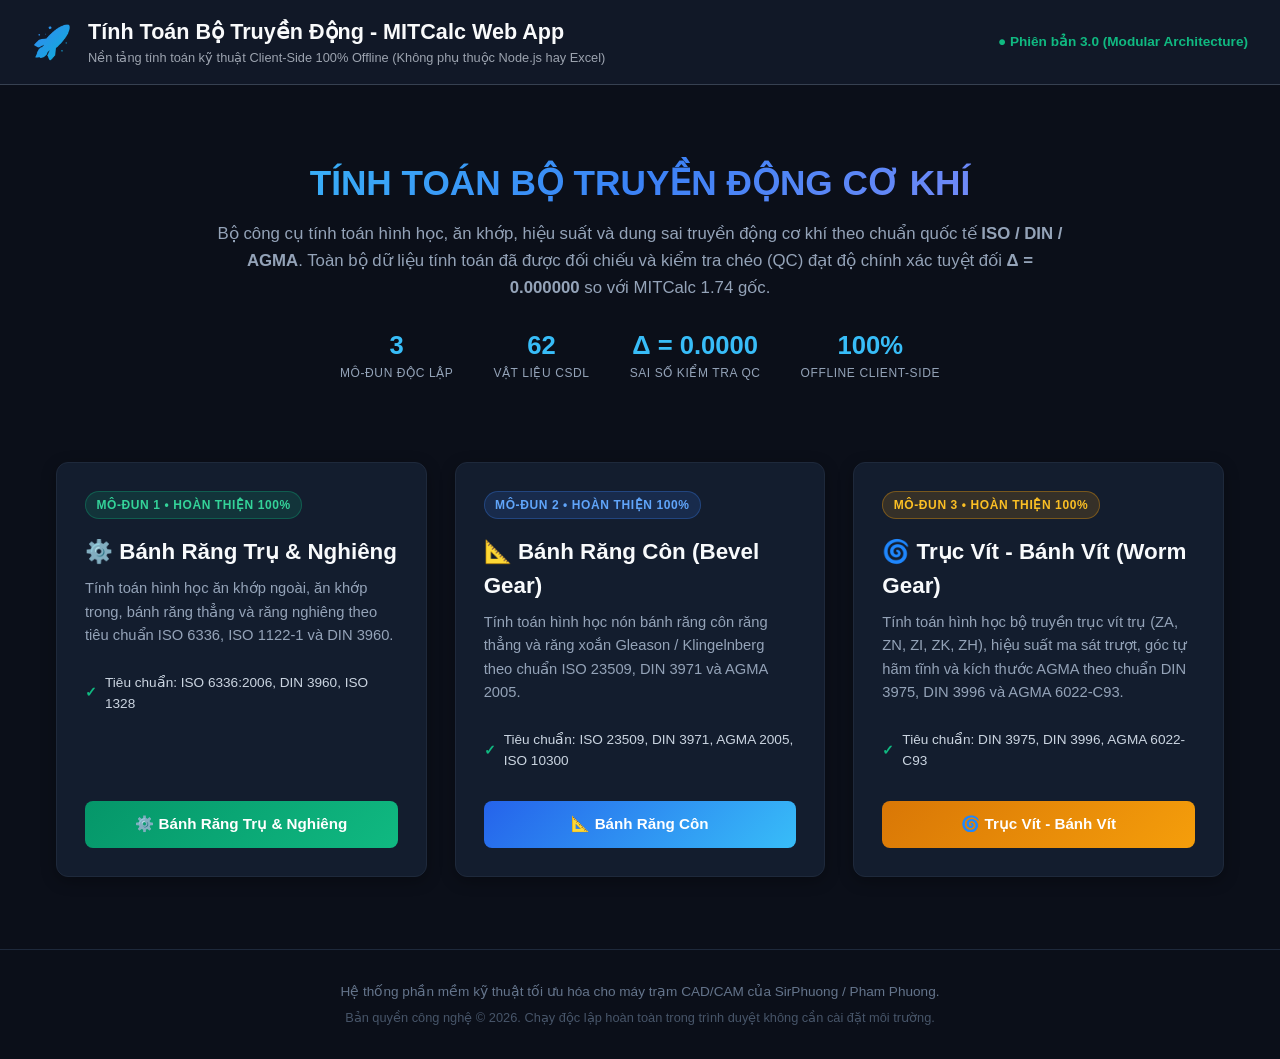
==== index.html @ 78f7c110 "refactor(ui): streamline portal, tabs, remove summary banners, and condense toolbars to icon-only (R" ====
<!DOCTYPE html>
<html lang="vi">
<head>
    <meta charset="UTF-8">
    <meta name="viewport" content="width=device-width, initial-scale=1.0">
    <title>Tính Toán Bộ Truyền Động - MITCalc Web App</title>
    <link rel="stylesheet" href="shared/css/engineering-theme.css">
    <style>
        .portal-hero {
            text-align: center;
            padding: 3rem 1.5rem 2rem;
            max-width: 900px;
            margin: 0 auto;
        }
        .portal-hero h1 {
            font-size: 2.2rem;
            font-weight: 800;
            background: linear-gradient(135deg, #38bdf8 0%, #3b82f6 50%, #818cf8 100%);
            -webkit-background-clip: text;
            -webkit-text-fill-color: transparent;
            margin-bottom: 0.75rem;
        }
        .portal-hero p {
            font-size: 1.05rem;
            color: #94a3b8;
            line-height: 1.6;
        }
        .modules-grid {
            display: grid;
            grid-template-columns: repeat(auto-fit, minmax(280px, 1fr));
            gap: 1.75rem;
            max-width: 1200px;
            margin: 1.5rem auto 3rem;
            padding: 0 1rem;
        }
        @media (max-width: 768px) {
            .portal-hero {
                padding: 1.75rem 1rem 1rem;
            }
            .portal-hero h1 {
                font-size: 1.5rem;
                line-height: 1.3;
            }
            .portal-hero p {
                font-size: 0.9rem;
            }
            .modules-grid {
                grid-template-columns: 1fr;
                gap: 1.25rem;
                padding: 0 0.5rem;
                margin: 1rem auto 2rem;
            }
            .module-card {
                padding: 1.25rem;
            }
        }
        .module-card {
            background: #131d2e;
            border: 1px solid #1e293b;
            border-radius: 12px;
            padding: 1.75rem;
            display: flex;
            flex-direction: column;
            justify-content: space-between;
            transition: all 0.25s ease;
            box-shadow: 0 4px 15px rgba(0, 0, 0, 0.3);
            position: relative;
            overflow: hidden;
        }
        .module-card:hover {
            transform: translateY(-4px);
            border-color: #38bdf8;
            box-shadow: 0 8px 25px rgba(14, 165, 233, 0.25);
        }
        .module-badge {
            display: inline-block;
            padding: 0.25rem 0.65rem;
            border-radius: 9999px;
            font-size: 0.75rem;
            font-weight: 700;
            text-transform: uppercase;
            letter-spacing: 0.05em;
            margin-bottom: 1rem;
        }
        .badge-spur {
            background: rgba(16, 185, 129, 0.15);
            color: #34d399;
            border: 1px solid rgba(16, 185, 129, 0.3);
        }
        .badge-bevel {
            background: rgba(59, 130, 246, 0.15);
            color: #60a5fa;
            border: 1px solid rgba(59, 130, 246, 0.3);
        }
        .badge-worm {
            background: rgba(245, 158, 11, 0.15);
            color: #fbbf24;
            border: 1px solid rgba(245, 158, 11, 0.35);
        }
        .module-title {
            font-size: 1.4rem;
            font-weight: 700;
            color: #f8fafc;
            margin-bottom: 0.5rem;
            display: flex;
            align-items: center;
            gap: 0.6rem;
        }
        .module-desc {
            font-size: 0.92rem;
            color: #94a3b8;
            line-height: 1.6;
            margin-bottom: 1.25rem;
        }
        .module-specs {
            list-style: none;
            padding: 0;
            margin: 0 0 1.5rem 0;
            font-size: 0.85rem;
            color: #cbd5e1;
        }
        .module-specs li {
            padding: 0.35rem 0;
            display: flex;
            align-items: center;
            gap: 0.5rem;
            border-bottom: 1px solid rgba(51, 65, 85, 0.4);
        }
        .module-specs li:last-child {
            border-bottom: none;
        }
        .module-specs li span.check {
            color: #10b981;
            font-weight: bold;
        }
        .module-btn {
            display: inline-flex;
            align-items: center;
            justify-content: center;
            gap: 0.5rem;
            padding: 0.75rem 1.25rem;
            border-radius: 8px;
            font-size: 0.95rem;
            font-weight: 700;
            text-decoration: none;
            color: #ffffff;
            transition: all 0.2s ease;
        }
        .btn-spur {
            background: linear-gradient(135deg, #059669 0%, #10b981 100%);
        }
        .btn-spur:hover {
            background: linear-gradient(135deg, #047857 0%, #059669 100%);
            box-shadow: 0 0 15px rgba(16, 185, 129, 0.4);
        }
        .btn-bevel {
            background: linear-gradient(135deg, #2563eb 0%, #38bdf8 100%);
        }
        .btn-bevel:hover {
            background: linear-gradient(135deg, #1d4ed8 0%, #2563eb 100%);
            box-shadow: 0 0 15px rgba(59, 130, 246, 0.4);
        }
        .btn-worm {
            background: linear-gradient(135deg, #d97706 0%, #f59e0b 100%);
        }
        .btn-worm:hover {
            background: linear-gradient(135deg, #b45309 0%, #d97706 100%);
            box-shadow: 0 0 15px rgba(245, 158, 11, 0.4);
        }
        .portal-footer {
            text-align: center;
            padding: 2rem 1rem;
            border-top: 1px solid #1e293b;
            color: #64748b;
            font-size: 0.85rem;
        }
        .stats-bar {
            display: flex;
            justify-content: center;
            gap: 2.5rem;
            margin: 1.5rem 0;
            flex-wrap: wrap;
        }
        .stat-item {
            text-align: center;
        }
        .stat-val {
            font-size: 1.6rem;
            font-weight: 800;
            color: #38bdf8;
        }
        .stat-lbl {
            font-size: 0.75rem;
            color: #94a3b8;
            text-transform: uppercase;
            letter-spacing: 0.05em;
        }
    </style>
</head>
<body>

    <!-- App Header -->
    <header class="app-header">
        <div class="logo-area">
            <div class="logo-icon">🚀</div>
            <div class="logo-text">
                <h1>Tính Toán Bộ Truyền Động - MITCalc Web App</h1>
                <p>Nền tảng tính toán kỹ thuật Client-Side 100% Offline (Không phụ thuộc Node.js hay Excel)</p>
            </div>
        </div>
        <div class="header-controls">
            <span style="font-size:0.85rem; color:#10b981; font-weight:600;">● Phiên bản 3.0 (Modular Architecture)</span>
        </div>
    </header>

    <main class="main-container">

        <!-- Hero Section -->
        <section class="portal-hero">
            <h1>TÍNH TOÁN BỘ TRUYỀN ĐỘNG CƠ KHÍ</h1>
            <p>
                Bộ công cụ tính toán hình học, ăn khớp, hiệu suất và dung sai truyền động cơ khí theo chuẩn quốc tế <b>ISO / DIN / AGMA</b>.
                Toàn bộ dữ liệu tính toán đã được đối chiếu và kiểm tra chéo (QC) đạt độ chính xác tuyệt đối <b>Δ = 0.000000</b> so với MITCalc 1.74 gốc.
            </p>

            <div class="stats-bar">
                <div class="stat-item">
                    <div class="stat-val">3</div>
                    <div class="stat-lbl">Mô-đun Độc Lập</div>
                </div>
                <div class="stat-item">
                    <div class="stat-val">62</div>
                    <div class="stat-lbl">Vật Liệu CSDL</div>
                </div>
                <div class="stat-item">
                    <div class="stat-val">Δ = 0.0000</div>
                    <div class="stat-lbl">Sai Số Kiểm Tra QC</div>
                </div>
                <div class="stat-item">
                    <div class="stat-val">100%</div>
                    <div class="stat-lbl">Offline Client-Side</div>
                </div>
            </div>
        </section>

        <!-- Modules Grid -->
        <section class="modules-grid">

            <!-- MODULE 1: SPUR & HELICAL GEAR -->
            <div class="module-card">
                <div>
                    <span class="module-badge badge-spur">MÔ-ĐUN 1 • HOÀN THIỆN 100%</span>
                    <h2 class="module-title">⚙️ Bánh Răng Trụ & Nghiêng</h2>
                    <p class="module-desc">
                        Tính toán hình học ăn khớp ngoài, ăn khớp trong, bánh răng thẳng và răng nghiêng theo tiêu chuẩn ISO 6336, ISO 1122-1 và DIN 3960.
                    </p>
                    <ul class="module-specs">
                        <li><span class="check">✓</span> Tiêu chuẩn: ISO 6336:2006, DIN 3960, ISO 1328</li>
                    </ul>
                </div>
                <a href="modules/spur-gear/index.html" class="module-btn btn-spur">
                    ⚙️ Bánh Răng Trụ & Nghiêng
                </a>
            </div>

            <!-- MODULE 2: BEVEL GEAR -->
            <div class="module-card">
                <div>
                    <span class="module-badge badge-bevel">MÔ-ĐUN 2 • HOÀN THIỆN 100%</span>
                    <h2 class="module-title">📐 Bánh Răng Côn (Bevel Gear)</h2>
                    <p class="module-desc">
                        Tính toán hình học nón bánh răng côn răng thẳng và răng xoắn Gleason / Klingelnberg theo chuẩn ISO 23509, DIN 3971 và AGMA 2005.
                    </p>
                    <ul class="module-specs">
                        <li><span class="check">✓</span> Tiêu chuẩn: ISO 23509, DIN 3971, AGMA 2005, ISO 10300</li>
                    </ul>
                </div>
                <a href="modules/bevel-gear/index.html" class="module-btn btn-bevel">
                    📐 Bánh Răng Côn
                </a>
            </div>

            <!-- MODULE 3: WORM GEAR -->
            <div class="module-card">
                <div>
                    <span class="module-badge badge-worm">MÔ-ĐUN 3 • HOÀN THIỆN 100%</span>
                    <h2 class="module-title">🌀 Trục Vít - Bánh Vít (Worm Gear)</h2>
                    <p class="module-desc">
                        Tính toán hình học bộ truyền trục vít trụ (ZA, ZN, ZI, ZK, ZH), hiệu suất ma sát trượt, góc tự hãm tĩnh và kích thước AGMA theo chuẩn DIN 3975, DIN 3996 và AGMA 6022-C93.
                    </p>
                    <ul class="module-specs">
                        <li><span class="check">✓</span> Tiêu chuẩn: DIN 3975, DIN 3996, AGMA 6022-C93</li>
                    </ul>
                </div>
                <a href="modules/worm-gear/index.html" class="module-btn btn-worm">
                    🌀 Trục Vít - Bánh Vít
                </a>
            </div>

        </section>

    </main>

    <footer class="portal-footer">
        <p>Hệ thống phần mềm kỹ thuật tối ưu hóa cho máy trạm CAD/CAM của SirPhuong / Pham Phuong.</p>
        <p style="margin-top:0.35rem; font-size:0.8rem; color:#475569;">Bản quyền công nghệ © 2026. Chạy độc lập hoàn toàn trong trình duyệt không cần cài đặt môi trường.</p>
    </footer>

</body>
</html>
---- shared/css/engineering-theme.css ----
/* MITCalc Web App - Professional Engineering Stylesheet */

:root {
    --bg-primary: #0b0f19;
    --bg-secondary: #111827;
    --bg-card: #1f2937;
    --bg-input: #374151;
    --text-primary: #f9fafb;
    --text-secondary: #9ca3af;
    --text-muted: #6b7280;
    --accent-blue: #3b82f6;
    --accent-cyan: #06b6d4;
    --accent-green: #10b981;
    --accent-yellow: #f59e0b;
    --accent-red: #ef4444;
    --border-color: #374151;
    --radius-sm: 4px;
    --radius-md: 8px;
    --radius-lg: 12px;
}

* {
    box-sizing: border-box;
    margin: 0;
    padding: 0;
}

body {
    font-family: 'Segoe UI', -apple-system, BlinkMacSystemFont, Roboto, sans-serif;
    background-color: var(--bg-primary);
    color: var(--text-primary);
    line-height: 1.5;
    min-height: 100vh;
}

/* Header */
.app-header {
    background-color: var(--bg-secondary);
    border-bottom: 1px solid var(--border-color);
    padding: 1rem 2rem;
    display: flex;
    justify-content: space-between;
    align-items: center;
    position: sticky;
    top: 0;
    z-index: 50;
}

.logo-area {
    display: flex;
    align-items: center;
    gap: 1rem;
}

.logo-icon {
    font-size: 2rem;
    background: linear-gradient(135deg, var(--accent-blue), var(--accent-cyan));
    -webkit-background-clip: text;
    -webkit-text-fill-color: transparent;
}

.logo-text h1 {
    font-size: 1.35rem;
    font-weight: 700;
    color: var(--text-primary);
}

.logo-text p {
    font-size: 0.8rem;
    color: var(--text-secondary);
}

.header-controls {
    display: flex;
    align-items: center;
    gap: 1rem;
}

/* Navigation Tabs */
.tab-navigation {
    display: flex;
    background-color: var(--bg-secondary);
    border-bottom: 1px solid var(--border-color);
    padding: 0 2rem;
    overflow-x: auto;
}

.tab-btn {
    background: none;
    border: none;
    border-bottom: 3px solid transparent;
    padding: 0.85rem 1.25rem;
    color: var(--text-secondary);
    font-size: 0.95rem;
    font-weight: 600;
    cursor: pointer;
    transition: all 0.2s ease;
    white-space: nowrap;
}

.tab-btn:hover {
    color: var(--text-primary);
}

.tab-btn.active {
    color: var(--accent-cyan);
    border-bottom-color: var(--accent-cyan);
}

/* Tab Panes */
.tab-pane {
    display: none !important;
}

.tab-pane.active {
    display: block !important;
}

/* Main Container */
.main-container {
    max-width: 1600px;
    margin: 0 auto;
    padding: 1.5rem;
}

/* Quick Summary Executive Banner */
.summary-banner {
    background-color: var(--bg-secondary);
    border: 1px solid var(--border-color);
    border-radius: var(--radius-lg);
    padding: 1.25rem 1.5rem;
    margin-bottom: 1.5rem;
    display: grid;
    grid-template-columns: 1fr repeat(4, auto);
    gap: 1.5rem;
    align-items: center;
    box-shadow: 0 4px 6px -1px rgba(0, 0, 0, 0.2);
}

.summary-status-badge {
    display: flex;
    align-items: center;
    gap: 0.75rem;
}

.status-indicator {
    width: 14px;
    height: 14px;
    border-radius: 50%;
    animation: pulse 2s infinite;
}

.status-safe {
    background-color: var(--accent-green);
    box-shadow: 0 0 10px var(--accent-green);
}

.status-danger {
    background-color: var(--accent-red);
    box-shadow: 0 0 10px var(--accent-red);
}

.summary-metric {
    background-color: var(--bg-card);
    border: 1px solid var(--border-color);
    border-radius: var(--radius-md);
    padding: 0.75rem 1.25rem;
    text-align: center;
    min-width: 150px;
}

.metric-title {
    font-size: 0.75rem;
    color: var(--text-secondary);
    text-transform: uppercase;
    letter-spacing: 0.05em;
}

.metric-value {
    font-size: 1.4rem;
    font-weight: 700;
    margin-top: 0.2rem;
}

.val-green { color: var(--accent-green); }
.val-yellow { color: var(--accent-yellow); }
.val-red { color: var(--accent-red); }
.val-blue { color: var(--accent-cyan); }

/* Accordion Section */
.accordion-group {
    display: flex;
    flex-direction: column;
    gap: 1rem;
}

.calc-section {
    background-color: var(--bg-secondary);
    border: 1px solid var(--border-color);
    border-radius: var(--radius-md);
    overflow: hidden;
    transition: border-color 0.2s;
}

.calc-section:hover {
    border-color: #4b5563;
}

.section-header {
    background-color: var(--bg-card);
    padding: 0.85rem 1.25rem;
    display: flex;
    justify-content: space-between;
    align-items: center;
    cursor: pointer;
    user-select: none;
    border-left: 4px solid var(--accent-cyan);
    transition: background-color 0.2s;
}

.section-header:hover {
    background-color: #283548;
}

.section-header h3 {
    font-size: 1rem;
    font-weight: 600;
    color: var(--text-primary);
}

.section-toggle {
    font-size: 0.9rem;
    color: var(--accent-cyan);
    font-weight: bold;
    user-select: none;
}

.calc-section.collapsed .section-body {
    display: none !important;
}

.calc-section:not(.collapsed) .section-body {
    display: block !important;
}

.section-body {
    padding: 1.25rem;
}

/* Engineering Data Grid / Table */
.calc-table {
    width: 100%;
    border-collapse: collapse;
    font-size: 0.9rem;
}

.calc-table th {
    background-color: rgba(31, 41, 55, 0.5);
    color: var(--text-secondary);
    padding: 0.6rem 0.75rem;
    text-align: left;
    font-weight: 600;
    border-bottom: 1px solid var(--border-color);
}

.calc-table td {
    padding: 0.5rem 0.75rem;
    border-bottom: 1px solid rgba(55, 65, 81, 0.5);
    vertical-align: middle;
}

.calc-table tr:hover {
    background-color: rgba(55, 65, 81, 0.2);
}

.col-idx { width: 5%; color: var(--text-muted); }
.col-param { width: 35%; }
.col-sym { width: 10%; font-style: italic; color: var(--accent-cyan); }
.col-val1 { width: 20%; }
.col-val2 { width: 20%; }
.col-unit { width: 10%; color: var(--text-secondary); }

/* Form Controls */
.input-eng {
    width: 100%;
    background-color: var(--bg-input);
    border: 1px solid var(--border-color);
    border-radius: var(--radius-sm);
    color: var(--text-primary);
    padding: 0.4rem 0.6rem;
    font-family: 'Consolas', 'Courier New', monospace;
    font-size: 0.95rem;
    font-weight: 600;
    text-align: right;
    transition: all 0.2s;
}

.input-eng:focus {
    outline: none;
    border-color: var(--accent-blue);
    box-shadow: 0 0 0 2px rgba(59, 130, 246, 0.3);
}

.output-eng {
    display: block;
    width: 100%;
    background-color: rgba(17, 24, 39, 0.7);
    border: 1px solid rgba(55, 65, 81, 0.4);
    border-radius: var(--radius-sm);
    color: #38bdf8; /* sky-400 */
    padding: 0.4rem 0.6rem;
    font-family: 'Consolas', 'Courier New', monospace;
    font-size: 0.95rem;
    font-weight: 700;
    text-align: right;
}

.select-eng {
    width: 100%;
    background-color: var(--bg-input);
    border: 1px solid var(--border-color);
    border-radius: var(--radius-sm);
    color: var(--text-primary);
    padding: 0.4rem 0.6rem;
    font-size: 0.9rem;
    cursor: pointer;
}

.select-eng:focus {
    outline: none;
    border-color: var(--accent-blue);
}

/* Button Controls */
.btn {
    display: inline-flex;
    align-items: center;
    gap: 0.5rem;
    padding: 0.5rem 1rem;
    border-radius: var(--radius-sm);
    font-size: 0.9rem;
    font-weight: 600;
    cursor: pointer;
    border: none;
    transition: all 0.2s;
}

.btn-primary {
    background-color: var(--accent-blue);
    color: white;
}
.btn-primary:hover {
    background-color: #2563eb;
}

.btn-secondary {
    background-color: var(--bg-input);
    color: var(--text-primary);
    border: 1px solid var(--border-color);
}
.btn-secondary:hover {
    background-color: #4b5563;
}

.btn-success {
    background-color: var(--accent-green);
    color: white;
}
.btn-success:hover {
    background-color: #059669;
}

/* 2D Canvas Area */
.canvas-wrapper {
    background-color: var(--bg-secondary);
    border: 1px solid var(--border-color);
    border-radius: var(--radius-lg);
    overflow: hidden;
    display: flex;
    flex-direction: column;
}

.canvas-toolbar {
    background-color: var(--bg-card);
    padding: 0.75rem 1rem;
    display: flex;
    justify-content: space-between;
    align-items: center;
    border-bottom: 1px solid var(--border-color);
}

#gearCanvas,
#bevelCanvas {
    display: block;
    width: 100%;
    max-width: 100%;
    height: auto;
    aspect-ratio: 1200 / 650;
    cursor: grab;
    touch-action: none;
}

#gearCanvas:active,
#bevelCanvas:active {
    cursor: grabbing;
}

/* Pulse animation */
@keyframes pulse {
    0% { transform: scale(0.95); opacity: 0.8; }
    50% { transform: scale(1.1); opacity: 1; }
    100% { transform: scale(0.95); opacity: 0.8; }
}

/* ==========================================================================
   SCIENTIFIC MOBILE & RESPONSIVE DESIGN SYSTEM (ISO / MITCalc Standard)
   ========================================================================== */

/* 1. Tablet Viewport (<= 1024px) */
@media (max-width: 1024px) {
    .summary-banner {
        grid-template-columns: 1fr 1fr;
    }
}

/* 2. Mobile Smartphone Viewport (<= 768px) */
@media (max-width: 768px) {
    /* Touch & Base Sizing */
    body {
        font-size: 14px;
        -webkit-text-size-adjust: 100%;
    }

    .main-container {
        padding: 0.6rem 0.4rem;
    }

    /* Prevent iOS browser auto-zoom on input focus */
    input[type="text"],
    input[type="number"],
    select {
        font-size: 16px !important;
    }

    /* Compact Mobile Header (Save ~40% vertical screen) */
    .app-header {
        position: static;
        padding: 0.5rem 0.65rem;
        flex-direction: column;
        gap: 0.45rem;
        align-items: stretch;
    }

    .logo-area {
        gap: 0.5rem;
    }

    .logo-icon {
        font-size: 1.4rem;
        flex-shrink: 0;
    }

    .logo-text h1 {
        font-size: 1.05rem;
        font-weight: 700;
        line-height: 1.25;
    }

    .logo-text p {
        display: none; /* Hide verbose descriptive paragraph on mobile */
    }

    .header-controls {
        display: flex;
        align-items: center;
        gap: 0.35rem;
        overflow-x: auto;
        -webkit-overflow-scrolling: touch;
        white-space: nowrap;
        padding-bottom: 2px;
        width: 100%;
        scrollbar-width: none;
    }

    .header-controls::-webkit-scrollbar {
        display: none;
    }

    .header-controls .btn {
        padding: 0.35rem 0.6rem;
        font-size: 0.75rem;
        font-weight: 600;
        white-space: nowrap;
        flex-shrink: 0;
        border-radius: 4px;
    }

    /* Mobile Segmented Tab Navigation */
    .tab-navigation {
        padding: 0 0.35rem;
        display: flex;
        width: 100%;
        background: #0f172a;
        border-bottom: 2px solid #1e293b;
    }

    .tab-btn {
        flex: 1;
        padding: 0.6rem 0.35rem;
        font-size: 0.82rem;
        font-weight: 700;
        text-align: center;
        white-space: nowrap;
        overflow: hidden;
        text-overflow: ellipsis;
        border-bottom-width: 3px;
    }

    /* Scientific 2-Column Summary Banner */
    .summary-banner {
        display: grid;
        grid-template-columns: 1fr 1fr;
        gap: 0.45rem;
        padding: 0.6rem;
        margin-bottom: 0.85rem;
        border-radius: 8px;
    }

    .summary-status-badge {
        grid-column: 1 / -1;
        display: flex;
        align-items: center;
        justify-content: center;
        gap: 0.5rem;
        padding-bottom: 0.35rem;
        border-bottom: 1px solid rgba(55, 65, 81, 0.6);
        text-align: center;
    }

    .summary-status-badge strong {
        font-size: 0.78rem;
    }

    .summary-metric {
        min-width: unset;
        padding: 0.45rem 0.35rem;
        border-radius: 6px;
        background: rgba(31, 41, 55, 0.85);
    }

    .metric-title {
        font-size: 0.65rem;
        letter-spacing: 0.02em;
        color: #94a3b8;
    }

    .metric-value {
        font-size: 1.05rem;
        font-weight: 800;
        margin-top: 0.1rem;
    }

    /* Global Accordion Toolbar */
    .global-accordion-toolbar {
        flex-direction: column !important;
        align-items: flex-start !important;
        gap: 0.35rem !important;
        margin-bottom: 0.75rem !important;
    }

    .global-accordion-toolbar span {
        display: none !important;
    }

    .global-accordion-toolbar .btn-group {
        width: 100% !important;
        display: flex !important;
        gap: 0.4rem !important;
    }

    .global-accordion-toolbar .btn-group .btn {
        flex: 1 !important;
        justify-content: center !important;
        font-size: 0.75rem !important;
        padding: 0.35rem 0.5rem !important;
    }

    /* Master Blocks & Accordion Headers */
    .master-block {
        margin-bottom: 1.25rem;
    }

    .master-header {
        padding: 0.45rem 0.65rem;
        font-size: 0.82rem;
        flex-direction: column;
        align-items: flex-start;
        gap: 0.15rem;
        border-radius: 6px 6px 0 0;
    }

    .master-header span:first-child {
        font-weight: 800;
    }

    .master-header span:last-child {
        font-size: 0.7rem !important;
        opacity: 0.85;
    }

    .section-header {
        padding: 0.55rem 0.65rem;
        min-height: 42px;
    }

    .section-header h3 {
        font-size: 0.82rem;
        font-weight: 600;
        line-height: 1.35;
    }

    .section-toggle {
        font-size: 0.85rem;
        padding: 0 0.2rem;
    }

    .section-body {
        padding: 0.5rem 0.35rem;
        overflow-x: auto;
        -webkit-overflow-scrolling: touch;
        position: relative;
    }

    /* Engineering Calculation Table: Preserve 100% Technical Integrity */
    .calc-table {
        min-width: 580px;
        font-size: 0.82rem;
    }

    .calc-table th {
        padding: 0.4rem 0.45rem;
        font-size: 0.75rem;
        white-space: nowrap;
    }

    .calc-table td {
        padding: 0.35rem 0.4rem;
    }

    .col-idx { width: 42px; }
    .col-param { width: 180px; min-width: 150px; }
    .col-sym { width: 50px; }
    .col-val1, .col-val2, .col-val3 { min-width: 80px; }
    .col-unit { width: 50px; }

    .input-eng {
        padding: 0.35rem 0.4rem;
        font-size: 0.88rem;
        min-height: 36px;
    }

    .output-eng {
        padding: 0.35rem 0.4rem;
        font-size: 0.88rem;
        min-height: 36px;
        display: flex;
        align-items: center;
        justify-content: flex-end;
    }

    .select-eng {
        padding: 0.35rem 0.4rem;
        font-size: 0.82rem;
        min-height: 36px;
    }

    .btn-smart {
        padding: 0.25rem 0.4rem;
        font-size: 0.72rem;
        min-height: 30px;
    }

    .highlight-key-param {
        padding: 2px 5px !important;
        font-size: 0.88rem !important;
    }

    /* Responsive Section 4.0 Chart & Section 16.0 CAD Modes */
    #bevelSec4ChartCanvas {
        width: 100% !important;
        max-width: 100% !important;
        height: auto !important;
        aspect-ratio: 460 / 280;
    }

    .cad-mode-grid {
        display: grid !important;
        grid-template-columns: 1fr 1fr !important;
        gap: 0.5rem !important;
    }

    /* Canvas Simulation Tab 2 on Mobile */
    .canvas-wrapper {
        border-radius: 8px;
    }

    .canvas-toolbar {
        flex-direction: column;
        align-items: stretch;
        gap: 0.5rem;
        padding: 0.5rem;
    }

    .canvas-toolbar > div:first-child {
        display: flex;
        justify-content: space-between;
        align-items: center;
        font-size: 0.78rem;
    }

    .canvas-toolbar > div:last-child {
        display: flex;
        flex-wrap: wrap;
        gap: 0.3rem;
        align-items: center;
    }

    .canvas-toolbar .btn {
        flex: 1 1 auto;
        padding: 0.35rem 0.5rem;
        font-size: 0.72rem;
        justify-content: center;
        min-height: 34px;
    }
}

/* 3. Small Smartphone Viewport (<= 480px) */
@media (max-width: 480px) {
    .summary-banner {
        grid-template-columns: 1fr 1fr;
        gap: 0.35rem;
        padding: 0.5rem;
    }

    .metric-value {
        font-size: 0.95rem;
    }

    .logo-text h1 {
        font-size: 0.95rem;
    }

    .tab-btn {
        font-size: 0.76rem;
        padding: 0.55rem 0.25rem;
    }
}

/* ==========================================================================
   MITCalc 1.74 Exact Design System Additions
   ========================================================================== */

/* Master Block Headers (Input Section - Green / Results Section - Gold) */
.master-block {
    margin-bottom: 2rem;
}

.master-header {
    padding: 0.75rem 1.25rem;
    font-size: 1.05rem;
    font-weight: 700;
    letter-spacing: 0.03em;
    border-radius: var(--radius-md) var(--radius-md) 0 0;
    display: flex;
    align-items: center;
    justify-content: space-between;
    margin-bottom: 0.5rem;
    text-transform: uppercase;
}

.master-input {
    background: linear-gradient(90deg, #1b4332 0%, #2d6a4f 100%);
    color: #d8f3dc;
    border-left: 6px solid #52b788;
    box-shadow: 0 2px 4px rgba(0, 0, 0, 0.2);
}

.master-results {
    background: linear-gradient(90deg, #78350f 0%, #92400e 100%);
    color: #fef3c7;
    border-left: 6px solid #f59e0b;
    box-shadow: 0 2px 4px rgba(0, 0, 0, 0.2);
}

.master-additions {
    background: linear-gradient(90deg, #1e3a8a 0%, #1e40af 100%);
    color: #dbeafe;
    border-left: 6px solid #3b82f6;
    box-shadow: 0 2px 4px rgba(0, 0, 0, 0.2);
}

/* High-Contrast Input Cells (White Background for User Inputs like MITCalc) */
.input-eng.user-input {
    background-color: #ffffff !important;
    color: #111827 !important;
    border: 2px solid #60a5fa !important;
    font-weight: 700;
}

.input-eng.user-input:focus {
    border-color: #2563eb !important;
    box-shadow: 0 0 0 3px rgba(37, 99, 235, 0.3) !important;
}

/* Green Limits / Recommended Cells */
.cell-limit {
    background-color: rgba(6, 78, 59, 0.7) !important;
    border: 1px solid #059669 !important;
    color: #34d399 !important;
    padding: 0.4rem 0.6rem;
    border-radius: var(--radius-sm);
    font-family: 'Consolas', monospace;
    font-weight: 700;
    text-align: right;
    display: block;
}

/* Smart Utility Buttons ([ i <= n1,n2 ], [ Pw <= Mk,n ], [ i <= z1,z2 ]) */
.btn-smart {
    display: inline-flex;
    align-items: center;
    justify-content: center;
    gap: 0.3rem;
    padding: 0.3rem 0.6rem;
    font-size: 0.8rem;
    font-weight: 700;
    font-family: 'Consolas', monospace;
    background-color: #374151;
    color: #f9fafb;
    border: 1px solid #6b7280;
    border-radius: var(--radius-sm);
    cursor: pointer;
    transition: all 0.15s ease-in-out;
    white-space: nowrap;
}

.btn-smart:hover {
    background-color: #4b5563;
    border-color: #38bdf8;
    color: #38bdf8;
    box-shadow: 0 0 6px rgba(56, 189, 248, 0.4);
}

.btn-smart.btn-run {
    background-color: #059669;
    border-color: #10b981;
    color: #ffffff;
}

.btn-smart.btn-run:hover {
    background-color: #10b981;
    box-shadow: 0 0 8px rgba(16, 185, 129, 0.5);
}

/* Sliders */
.slider-container {
    display: flex;
    align-items: center;
    gap: 0.75rem;
    width: 100%;
}

.slider-eng {
    flex: 1;
    height: 6px;
    border-radius: 3px;
    background: #4b5563;
    outline: none;
    cursor: pointer;
}

.slider-eng::-webkit-slider-thumb {
    -webkit-appearance: none;
    appearance: none;
    width: 16px;
    height: 16px;
    border-radius: 50%;
    background: #38bdf8;
    cursor: pointer;
    box-shadow: 0 0 6px rgba(56, 189, 248, 0.6);
}

/* Live Side-by-Side Audit Table (Tab 2) */
.audit-table {
    width: 100%;
    border-collapse: collapse;
    font-size: 0.88rem;
    background-color: var(--bg-secondary);
    border-radius: var(--radius-md);
    overflow: hidden;
}

.audit-table th {
    background-color: #1e293b;
    color: #94a3b8;
    padding: 0.75rem 1rem;
    text-align: left;
    font-weight: 700;
    border-bottom: 2px solid #334155;
}

.audit-table td {
    padding: 0.6rem 1rem;
    border-bottom: 1px solid #1e293b;
    font-family: 'Consolas', monospace;
}

.audit-table tr:hover {
    background-color: rgba(51, 65, 85, 0.3);
}

.badge-coord {
    display: inline-block;
    padding: 0.2rem 0.45rem;
    font-size: 0.75rem;
    font-weight: 700;
    border-radius: 4px;
    background-color: #312e81;
    color: #a5b4fc;
    border: 1px solid #4338ca;
}

.badge-pass {
    display: inline-flex;
    align-items: center;
    gap: 0.35rem;
    padding: 0.25rem 0.6rem;
    font-size: 0.8rem;
    font-weight: 700;
    border-radius: 9999px;
    background-color: rgba(16, 185, 129, 0.15);
    color: #34d399;
    border: 1px solid rgba(52, 211, 153, 0.3);
}

/* ==========================================================================
   EXCEL-STYLE COMBO-BOX & DROPDOWN ENGINES (MITCalc 1.74 Standard)
   ========================================================================== */

/* Container combining Input + Dropdown Arrow Button */
.combo-box-group {
    display: inline-flex;
    align-items: stretch;
    position: relative;
    width: 100%;
    max-width: 140px;
    vertical-align: middle;
}

.combo-box-group .combo-input {
    flex: 1 1 auto;
    min-width: 0;
    border-top-right-radius: 0 !important;
    border-bottom-right-radius: 0 !important;
    border-right: none !important;
    text-align: right;
    font-weight: 700;
    padding-right: 6px;
    height: 32px;
}

.combo-box-group .combo-arrow-select {
    flex: 0 0 24px;
    width: 24px;
    height: 32px;
    padding: 0;
    margin: 0;
    border: 2px solid #60a5fa;
    border-left: 1px solid #cbd5e1;
    border-top-right-radius: 4px;
    border-bottom-right-radius: 4px;
    background-color: #f1f5f9;
    color: transparent;
    cursor: pointer;
    outline: none;
    transition: all 0.15s ease;
    /* Custom clean SVG dropdown chevron */
    background-image: url("data:image/svg+xml;charset=UTF-8,%3csvg xmlns='http://www.w3.org/2000/svg' viewBox='0 0 24 24' fill='%231e40af'%3e%3cpath d='M7 10l5 5 5-5z'/%3e%3c/svg%3e");
    background-repeat: no-repeat;
    background-position: center center;
    background-size: 16px;
    appearance: none;
    -webkit-appearance: none;
    -moz-appearance: none;
}

.combo-box-group .combo-arrow-select:hover {
    background-color: #dbeafe;
    border-color: #2563eb;
}

.combo-box-group .combo-arrow-select:focus {
    border-color: #2563eb;
    box-shadow: 0 0 0 2px rgba(37, 99, 235, 0.25);
}

.combo-box-group .combo-arrow-select option {
    background-color: #ffffff;
    color: #111827;
    font-size: 0.85rem;
    font-weight: 600;
    padding: 6px 10px;
}

/* Dropdown selector placed in the Parameter / Title column */
.param-type-select {
    width: 100%;
    max-width: 320px;
    padding: 4px 8px;
    font-size: 0.85rem;
    font-weight: 700;
    color: #1e3a8a;
    background-color: #ffffff;
    border: 1.5px solid #93c5fd;
    border-radius: 4px;
    outline: none;
    cursor: pointer;
    transition: border-color 0.15s, background-color 0.15s;
    background-image: url("data:image/svg+xml;charset=UTF-8,%3csvg xmlns='http://www.w3.org/2000/svg' viewBox='0 0 24 24' fill='%232563eb'%3e%3cpath d='M7 10l5 5 5-5z'/%3e%3c/svg%3e");
    background-repeat: no-repeat;
    background-position: right 8px center;
    background-size: 14px;
    appearance: none;
    -webkit-appearance: none;
    padding-right: 26px;
}

.param-type-select:hover, .param-type-select:focus {
    border-color: #2563eb;
    background-color: #f0fdf4;
    box-shadow: 0 0 0 2px rgba(37, 99, 235, 0.15);
}

.param-type-select option {
    background-color: #ffffff;
    color: #111827;
    font-weight: 600;
}
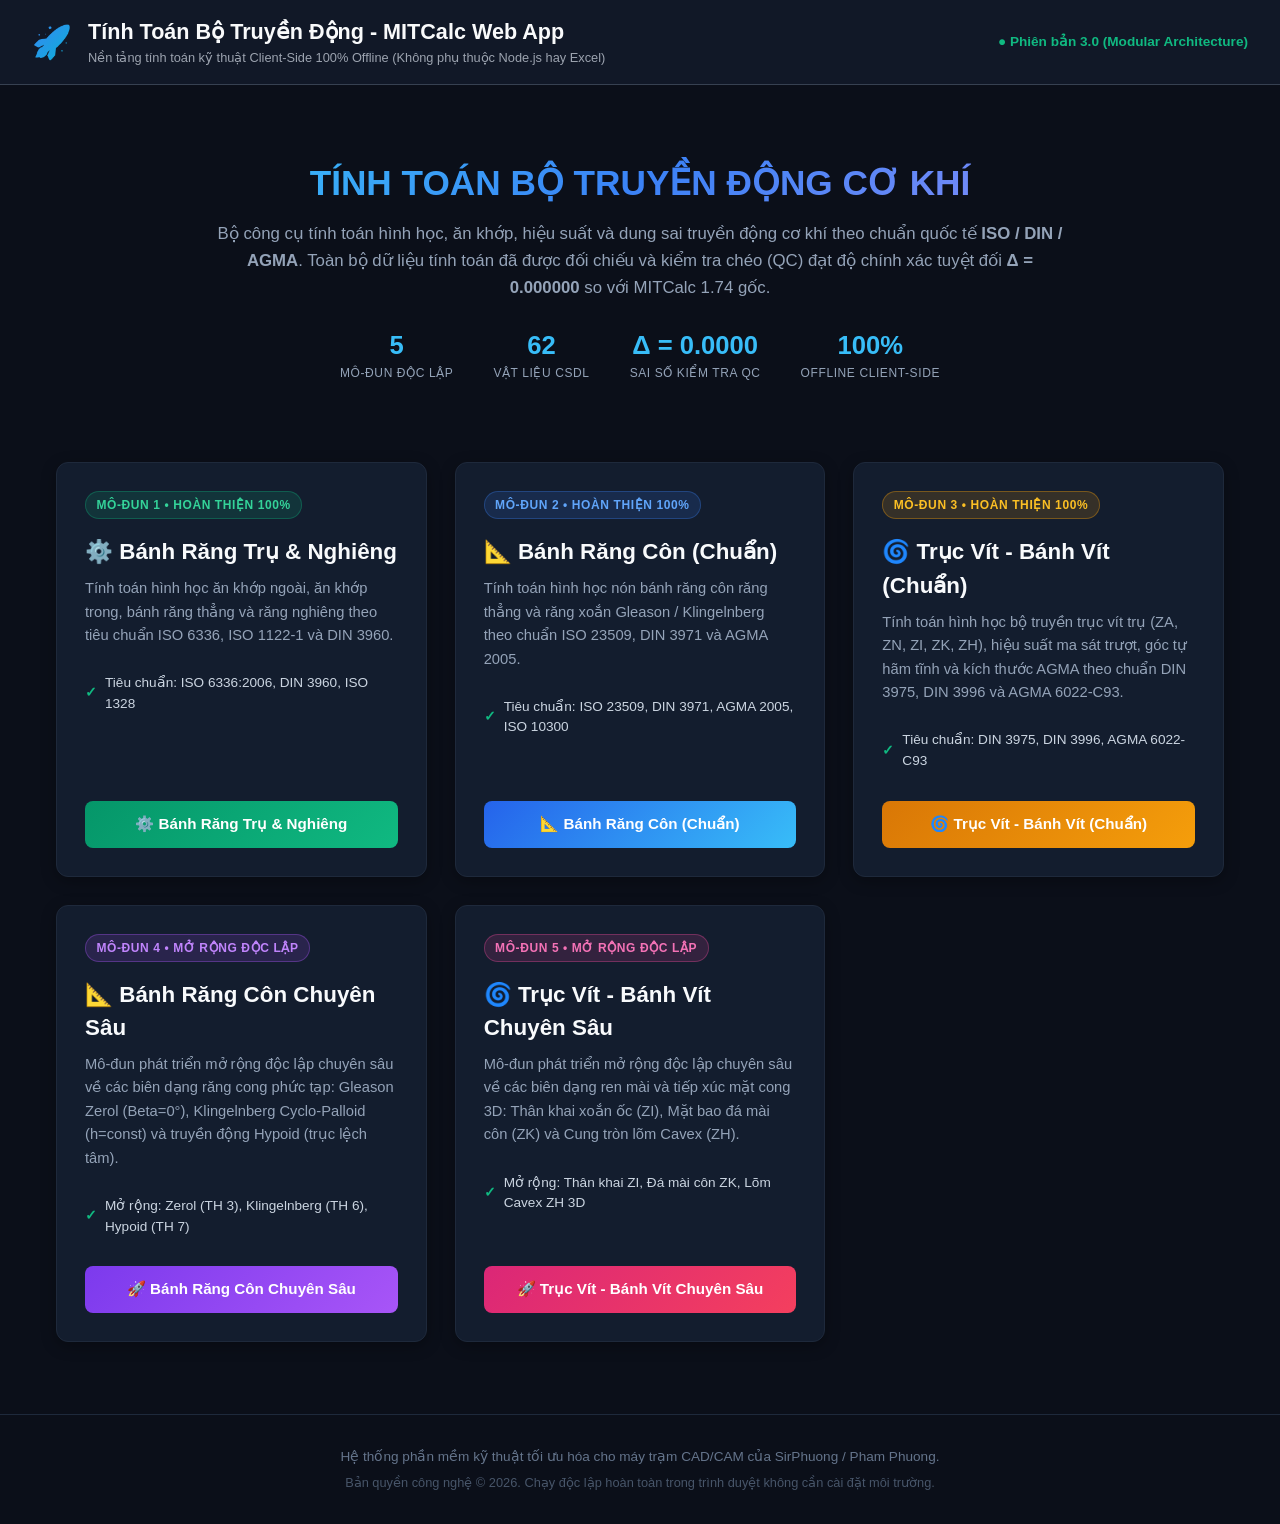
==== commit fa15708c: "feat: initialize 5-module architecture with independent bevel-gear-advanced and worm-gear-advanced m" ====
--- a/index.html
+++ b/index.html
@@ -167,6 +167,30 @@
             background: linear-gradient(135deg, #b45309 0%, #d97706 100%);
             box-shadow: 0 0 15px rgba(245, 158, 11, 0.4);
         }
+        .badge-bevel-adv {
+            background: rgba(168, 85, 247, 0.15);
+            color: #c084fc;
+            border: 1px solid rgba(168, 85, 247, 0.35);
+        }
+        .btn-bevel-adv {
+            background: linear-gradient(135deg, #7c3aed 0%, #a855f7 100%);
+        }
+        .btn-bevel-adv:hover {
+            background: linear-gradient(135deg, #6d28d9 0%, #7c3aed 100%);
+            box-shadow: 0 0 15px rgba(168, 85, 247, 0.4);
+        }
+        .badge-worm-adv {
+            background: rgba(236, 72, 153, 0.15);
+            color: #f472b6;
+            border: 1px solid rgba(236, 72, 153, 0.35);
+        }
+        .btn-worm-adv {
+            background: linear-gradient(135deg, #db2777 0%, #f43f5e 100%);
+        }
+        .btn-worm-adv:hover {
+            background: linear-gradient(135deg, #be185d 0%, #db2777 100%);
+            box-shadow: 0 0 15px rgba(244, 63, 94, 0.4);
+        }
         .portal-footer {
             text-align: center;
             padding: 2rem 1rem;
@@ -225,7 +249,7 @@
 
             <div class="stats-bar">
                 <div class="stat-item">
-                    <div class="stat-val">3</div>
+                    <div class="stat-val">5</div>
                     <div class="stat-lbl">Mô-đun Độc Lập</div>
                 </div>
                 <div class="stat-item">
@@ -267,7 +291,7 @@
             <div class="module-card">
                 <div>
                     <span class="module-badge badge-bevel">MÔ-ĐUN 2 • HOÀN THIỆN 100%</span>
-                    <h2 class="module-title">📐 Bánh Răng Côn (Bevel Gear)</h2>
+                    <h2 class="module-title">📐 Bánh Răng Côn (Chuẩn)</h2>
                     <p class="module-desc">
                         Tính toán hình học nón bánh răng côn răng thẳng và răng xoắn Gleason / Klingelnberg theo chuẩn ISO 23509, DIN 3971 và AGMA 2005.
                     </p>
@@ -276,7 +300,7 @@
                     </ul>
                 </div>
                 <a href="modules/bevel-gear/index.html" class="module-btn btn-bevel">
-                    📐 Bánh Răng Côn
+                    📐 Bánh Răng Côn (Chuẩn)
                 </a>
             </div>
 
@@ -284,7 +308,7 @@
             <div class="module-card">
                 <div>
                     <span class="module-badge badge-worm">MÔ-ĐUN 3 • HOÀN THIỆN 100%</span>
-                    <h2 class="module-title">🌀 Trục Vít - Bánh Vít (Worm Gear)</h2>
+                    <h2 class="module-title">🌀 Trục Vít - Bánh Vít (Chuẩn)</h2>
                     <p class="module-desc">
                         Tính toán hình học bộ truyền trục vít trụ (ZA, ZN, ZI, ZK, ZH), hiệu suất ma sát trượt, góc tự hãm tĩnh và kích thước AGMA theo chuẩn DIN 3975, DIN 3996 và AGMA 6022-C93.
                     </p>
@@ -293,7 +317,41 @@
                     </ul>
                 </div>
                 <a href="modules/worm-gear/index.html" class="module-btn btn-worm">
-                    🌀 Trục Vít - Bánh Vít
+                    🌀 Trục Vít - Bánh Vít (Chuẩn)
+                </a>
+            </div>
+
+            <!-- MODULE 4: ADVANCED BEVEL GEAR -->
+            <div class="module-card">
+                <div>
+                    <span class="module-badge badge-bevel-adv">MÔ-ĐUN 4 • MỞ RỘNG ĐỘC LẬP</span>
+                    <h2 class="module-title">📐 Bánh Răng Côn Chuyên Sâu</h2>
+                    <p class="module-desc">
+                        Mô-đun phát triển mở rộng độc lập chuyên sâu về các biên dạng răng cong phức tạp: Gleason Zerol (Beta=0°), Klingelnberg Cyclo-Palloid (h=const) và truyền động Hypoid (trục lệch tâm).
+                    </p>
+                    <ul class="module-specs">
+                        <li><span class="check">✓</span> Mở rộng: Zerol (TH 3), Klingelnberg (TH 6), Hypoid (TH 7)</li>
+                    </ul>
+                </div>
+                <a href="modules/bevel-gear-advanced/index.html" class="module-btn btn-bevel-adv">
+                    🚀 Bánh Răng Côn Chuyên Sâu
+                </a>
+            </div>
+
+            <!-- MODULE 5: ADVANCED WORM GEAR -->
+            <div class="module-card">
+                <div>
+                    <span class="module-badge badge-worm-adv">MÔ-ĐUN 5 • MỞ RỘNG ĐỘC LẬP</span>
+                    <h2 class="module-title">🌀 Trục Vít - Bánh Vít Chuyên Sâu</h2>
+                    <p class="module-desc">
+                        Mô-đun phát triển mở rộng độc lập chuyên sâu về các biên dạng ren mài và tiếp xúc mặt cong 3D: Thân khai xoắn ốc (ZI), Mặt bao đá mài côn (ZK) và Cung tròn lõm Cavex (ZH).
+                    </p>
+                    <ul class="module-specs">
+                        <li><span class="check">✓</span> Mở rộng: Thân khai ZI, Đá mài côn ZK, Lõm Cavex ZH 3D</li>
+                    </ul>
+                </div>
+                <a href="modules/worm-gear-advanced/index.html" class="module-btn btn-worm-adv">
+                    🚀 Trục Vít - Bánh Vít Chuyên Sâu
                 </a>
             </div>
 
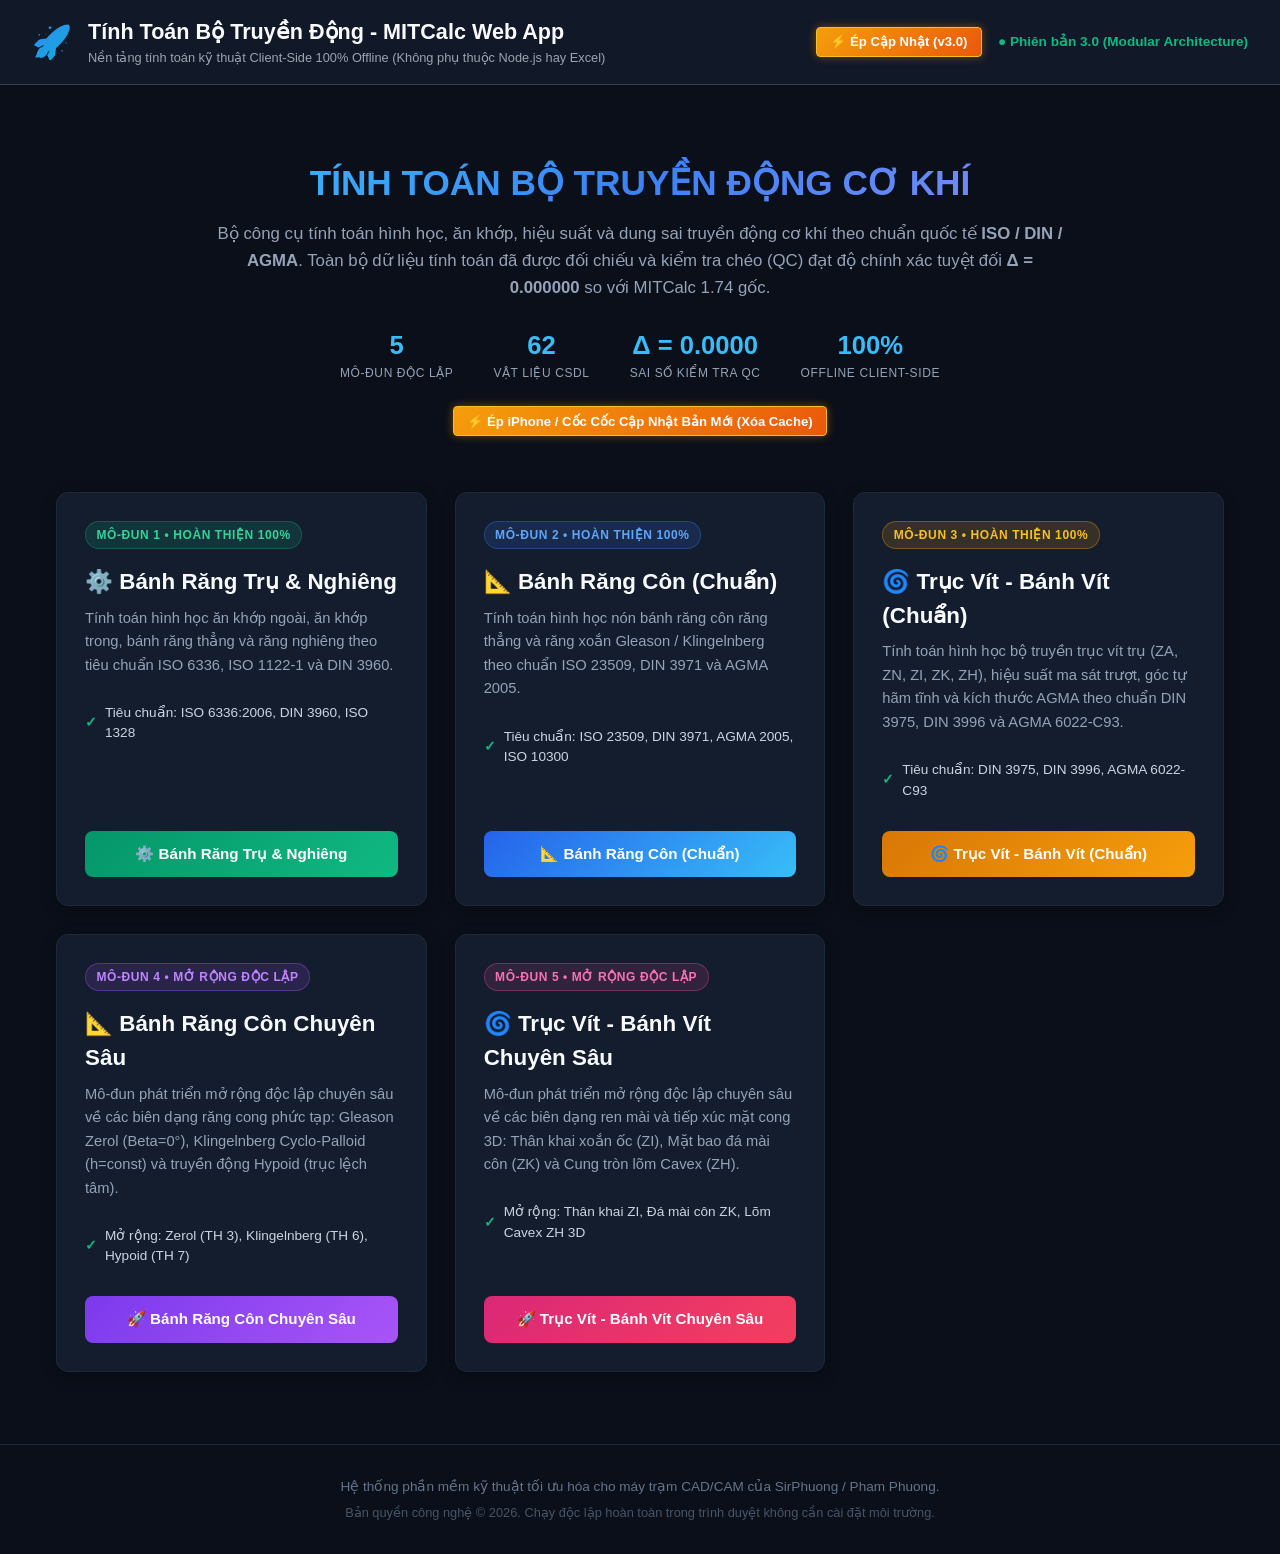
==== commit 07fb9206: "feat(pwa): add universal force update button and multi-layer cache buster for iOS iPhone WebClip & C" ====
--- a/index.html
+++ b/index.html
@@ -2,8 +2,17 @@
 <html lang="vi">
 <head>
     <meta charset="UTF-8">
-    <meta name="viewport" content="width=device-width, initial-scale=1.0">
+    <meta name="viewport" content="width=device-width, initial-scale=1.0, maximum-scale=5.0">
     <title>Tính Toán Bộ Truyền Động - MITCalc Web App</title>
+    <!-- iOS WebClip / PWA & Cache Control -->
+    <meta name="apple-mobile-web-app-capable" content="yes">
+    <meta name="apple-mobile-web-app-status-bar-style" content="black-translucent">
+    <meta name="apple-mobile-web-app-title" content="MITCalc Gears">
+    <meta name="mobile-web-app-capable" content="yes">
+    <meta name="format-detection" content="telephone=no">
+    <meta http-equiv="Cache-Control" content="no-cache, no-store, must-revalidate">
+    <meta http-equiv="Pragma" content="no-cache">
+    <meta http-equiv="Expires" content="0">
     <link rel="stylesheet" href="shared/css/engineering-theme.css">
     <style>
         .portal-hero {
@@ -233,6 +242,7 @@
             </div>
         </div>
         <div class="header-controls">
+            <button type="button" class="btn btn-force-update" id="btnForceUpdate" title="Xóa toàn bộ bộ nhớ đệm (Cache) và ép iPhone cập nhật phiên bản mới nhất">⚡ Ép Cập Nhật (v3.0)</button>
             <span style="font-size:0.85rem; color:#10b981; font-weight:600;">● Phiên bản 3.0 (Modular Architecture)</span>
         </div>
     </header>
@@ -265,6 +275,13 @@
                     <div class="stat-lbl">Offline Client-Side</div>
                 </div>
             </div>
+
+            <!-- Mobile & iPhone Force Update Action -->
+            <div style="margin-top: 1.25rem; display: flex; justify-content: center; gap: 0.75rem; flex-wrap: wrap;">
+                <button type="button" class="btn btn-force-update" onclick="forceAppUpdate()" style="padding: 0.65rem 1.4rem; font-size: 0.92rem; border-radius: 8px;">
+                    ⚡ Ép iPhone / Cốc Cốc Cập Nhật Bản Mới (Xóa Cache)
+                </button>
+            </div>
         </section>
 
         <!-- Modules Grid -->
@@ -364,5 +381,7 @@
         <p style="margin-top:0.35rem; font-size:0.8rem; color:#475569;">Bản quyền công nghệ © 2026. Chạy độc lập hoàn toàn trong trình duyệt không cần cài đặt môi trường.</p>
     </footer>
 
+    <!-- Universal Cache Buster & Force Updater -->
+    <script src="shared/js/app-updater.js"></script>
 </body>
 </html>
--- a/shared/css/engineering-theme.css
+++ b/shared/css/engineering-theme.css
@@ -1047,4 +1047,98 @@
     font-weight: 600;
 }
 
-
+/* ==========================================================================
+   FORCE UPDATE BUTTON & NOTIFICATION TOAST (iOS WebClip / Mobile Cache Buster)
+   ========================================================================== */
+.btn-force-update {
+    display: inline-flex !important;
+    align-items: center !important;
+    justify-content: center !important;
+    gap: 0.35rem !important;
+    padding: 0.4rem 0.85rem !important;
+    font-size: 0.82rem !important;
+    font-weight: 700 !important;
+    color: #ffffff !important;
+    background: linear-gradient(135deg, #f59e0b 0%, #ea580c 100%) !important;
+    border: 1px solid #fbbf24 !important;
+    border-radius: var(--radius-sm) !important;
+    cursor: pointer !important;
+    box-shadow: 0 0 10px rgba(245, 158, 11, 0.4) !important;
+    transition: all 0.2s ease !important;
+    white-space: nowrap !important;
+    text-decoration: none !important;
+    flex-shrink: 0 !important;
+}
+
+.btn-force-update:hover {
+    background: linear-gradient(135deg, #fbbf24 0%, #f97316 100%) !important;
+    box-shadow: 0 0 16px rgba(245, 158, 11, 0.65) !important;
+    transform: translateY(-1px);
+}
+
+.btn-force-update:active {
+    transform: translateY(1px);
+}
+
+/* Update Toast Modal */
+.update-toast-overlay {
+    position: fixed;
+    top: 0;
+    left: 0;
+    right: 0;
+    bottom: 0;
+    background: rgba(11, 15, 25, 0.88);
+    backdrop-filter: blur(6px);
+    z-index: 100000;
+    display: flex;
+    align-items: center;
+    justify-content: center;
+    padding: 1.5rem;
+}
+
+.update-toast-card {
+    background: #1e293b;
+    border: 2px solid #f59e0b;
+    border-radius: 12px;
+    padding: 1.75rem 2rem;
+    max-width: 420px;
+    width: 100%;
+    text-align: center;
+    box-shadow: 0 10px 35px rgba(0, 0, 0, 0.6), 0 0 25px rgba(245, 158, 11, 0.4);
+    animation: toastPop 0.25s ease-out;
+}
+
+@keyframes toastPop {
+    from { transform: scale(0.9); opacity: 0; }
+    to { transform: scale(1); opacity: 1; }
+}
+
+.update-toast-spinner {
+    width: 44px;
+    height: 44px;
+    border: 4px solid rgba(245, 158, 11, 0.25);
+    border-top-color: #f59e0b;
+    border-radius: 50%;
+    margin: 0 auto 1.25rem;
+    animation: toastSpin 0.8s linear infinite;
+}
+
+@keyframes toastSpin {
+    to { transform: rotate(360deg); }
+}
+
+.update-toast-title {
+    font-size: 1.15rem;
+    font-weight: 800;
+    color: #f8fafc;
+    margin-bottom: 0.5rem;
+}
+
+.update-toast-desc {
+    font-size: 0.85rem;
+    color: #94a3b8;
+    line-height: 1.5;
+}
+
+
+
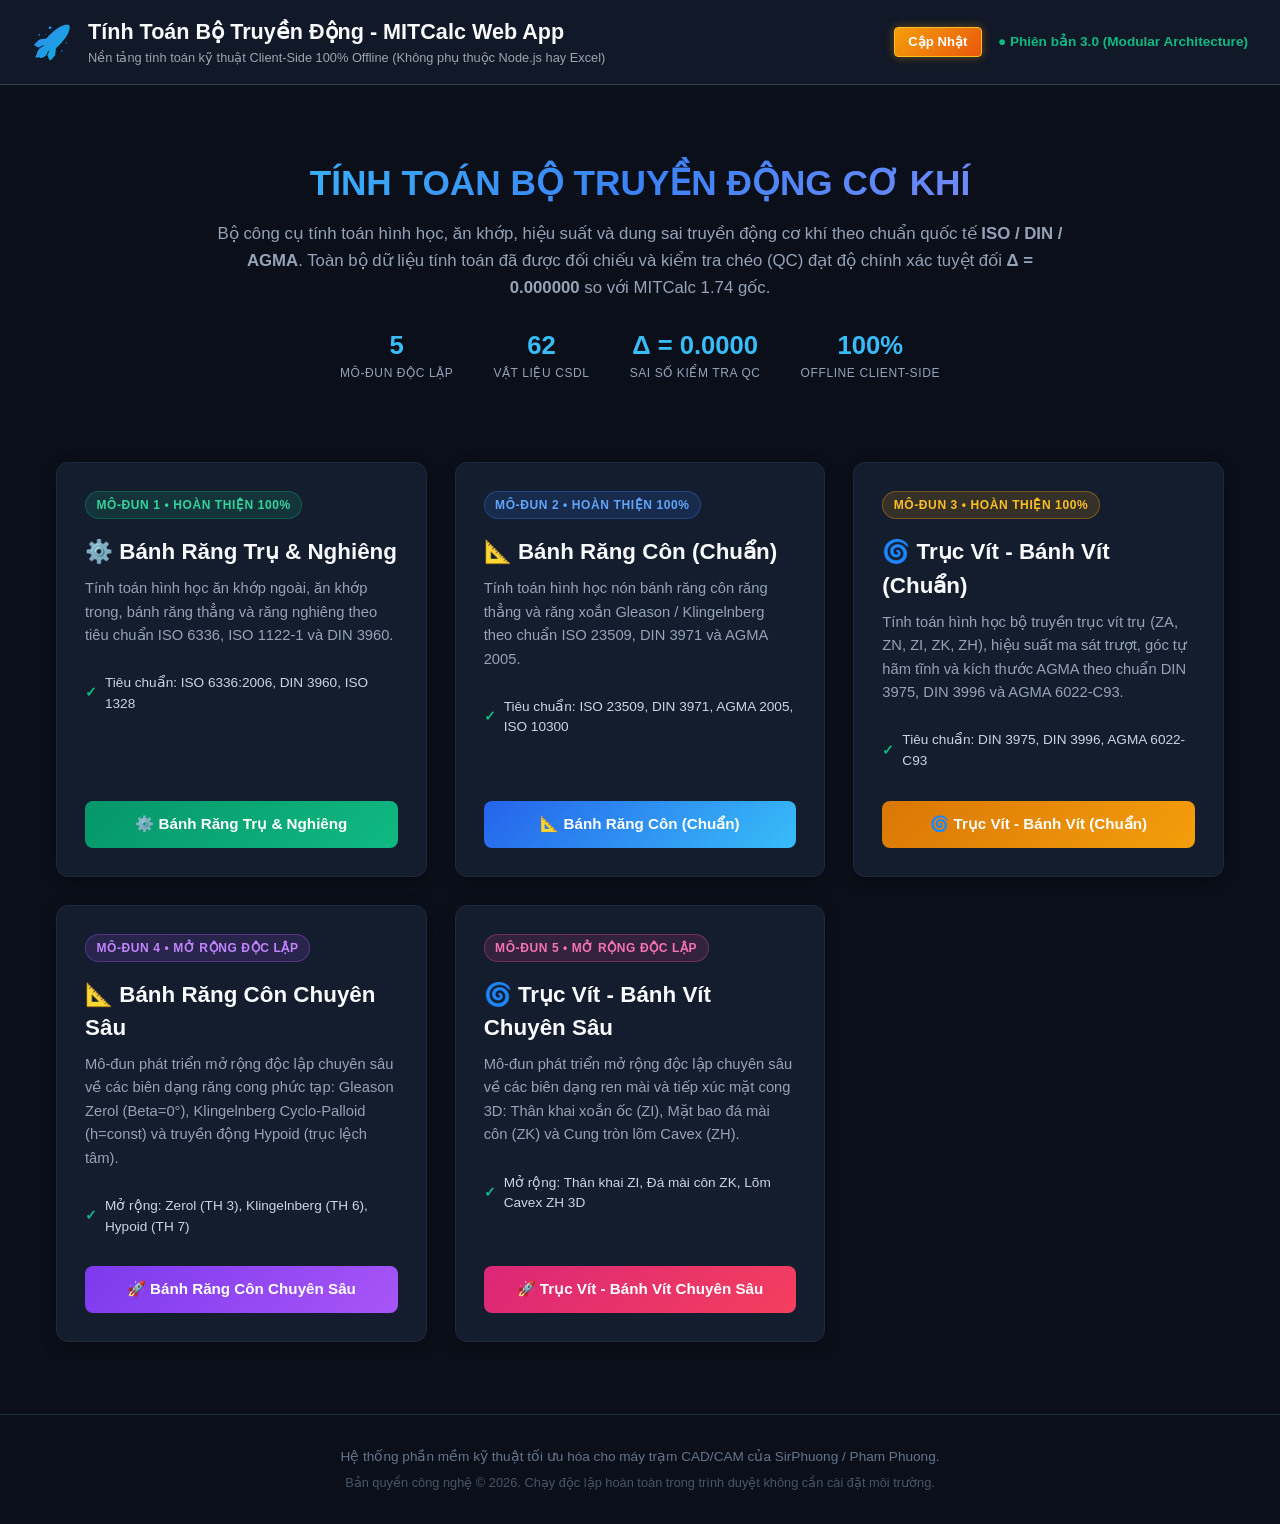
==== commit d275c83d: "feat(worm-advanced): unify worm architecture and profile into single dropdown in section 4.0 and str" ====
--- a/index.html
+++ b/index.html
@@ -242,7 +242,7 @@
             </div>
         </div>
         <div class="header-controls">
-            <button type="button" class="btn btn-force-update" id="btnForceUpdate" title="Xóa toàn bộ bộ nhớ đệm (Cache) và ép iPhone cập nhật phiên bản mới nhất">⚡ Ép Cập Nhật (v3.0)</button>
+            <button type="button" class="btn btn-force-update" id="btnForceUpdate" title="Xóa toàn bộ bộ nhớ đệm (Cache) và cập nhật phiên bản mới nhất">Cập Nhật</button>
             <span style="font-size:0.85rem; color:#10b981; font-weight:600;">● Phiên bản 3.0 (Modular Architecture)</span>
         </div>
     </header>
@@ -275,13 +275,6 @@
                     <div class="stat-lbl">Offline Client-Side</div>
                 </div>
             </div>
-
-            <!-- Mobile & iPhone Force Update Action -->
-            <div style="margin-top: 1.25rem; display: flex; justify-content: center; gap: 0.75rem; flex-wrap: wrap;">
-                <button type="button" class="btn btn-force-update" onclick="forceAppUpdate()" style="padding: 0.65rem 1.4rem; font-size: 0.92rem; border-radius: 8px;">
-                    ⚡ Ép iPhone / Cốc Cốc Cập Nhật Bản Mới (Xóa Cache)
-                </button>
-            </div>
         </section>
 
         <!-- Modules Grid -->
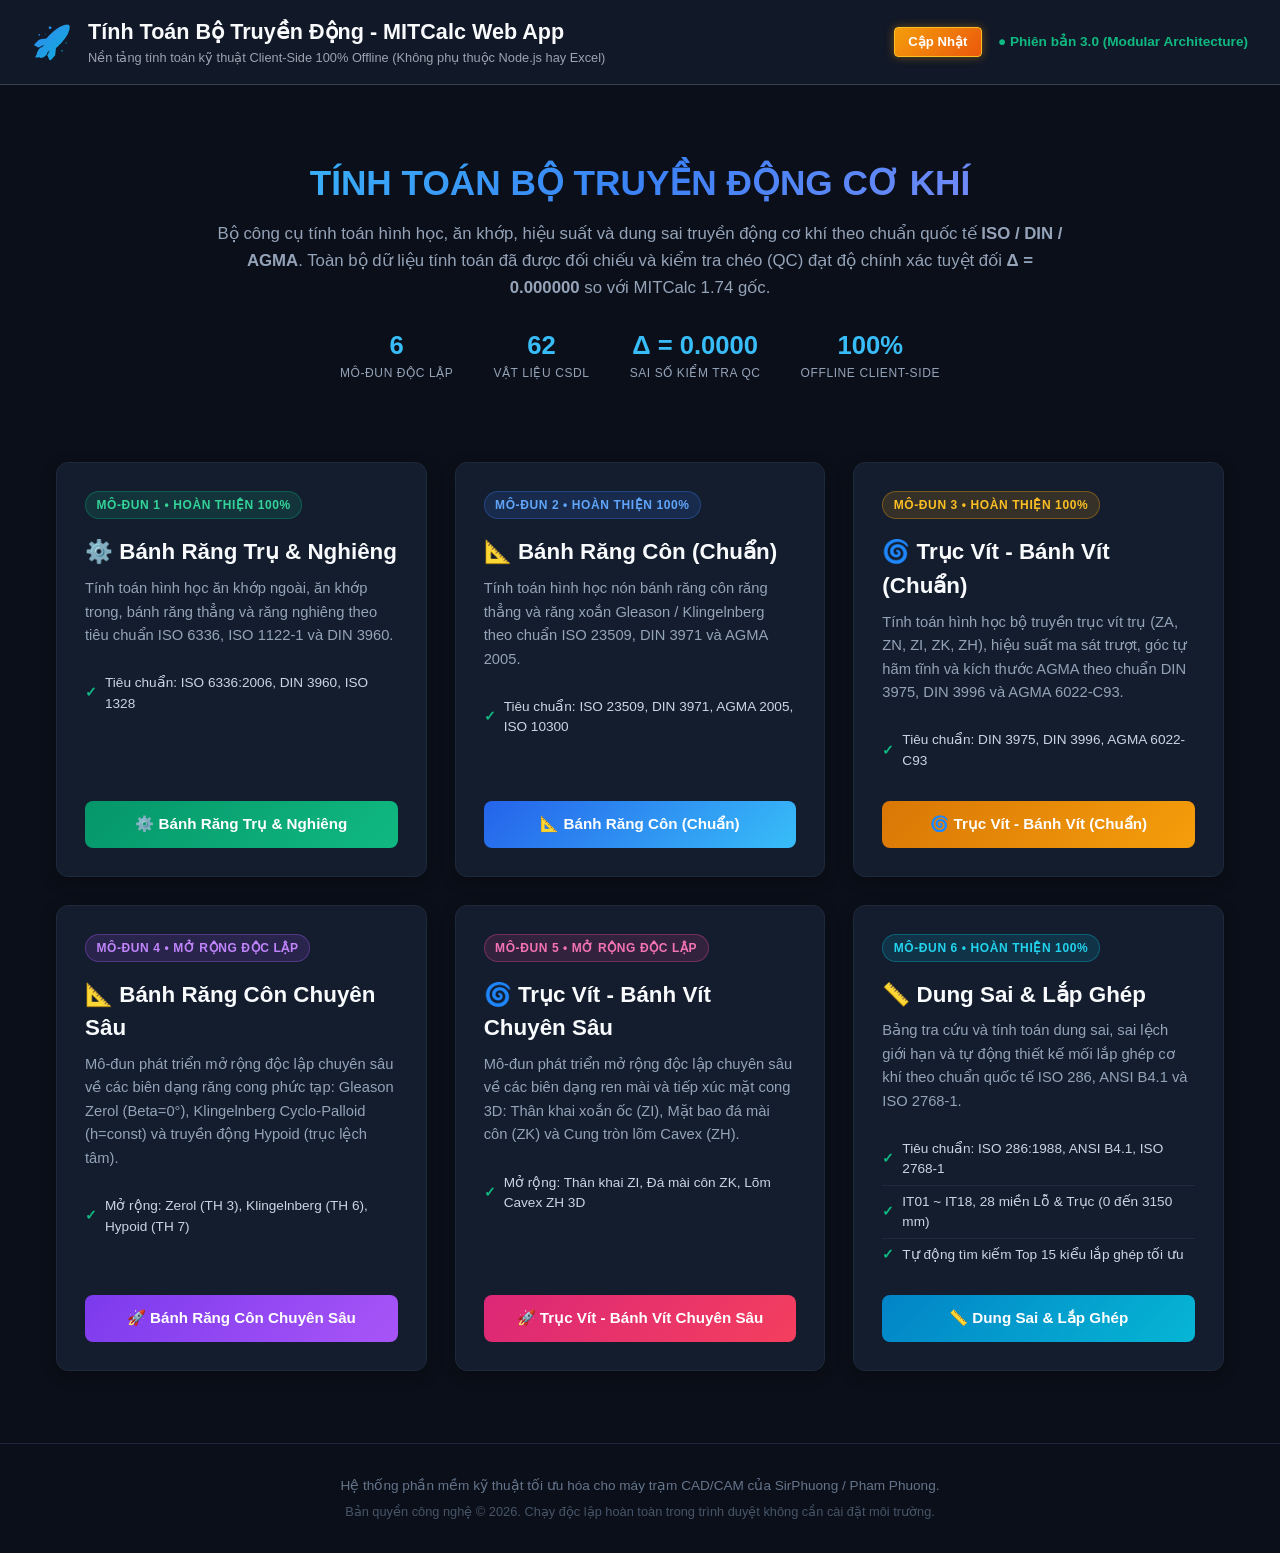
==== commit 7d8248b0: "feat: Hoan thien Mo-dun 6 Bang tra dung sai & lap ghep tieu chuan ISO 286 / ANSI B4.1 / ISO 2768-1 d" ====
--- a/index.html
+++ b/index.html
@@ -200,6 +200,18 @@
             background: linear-gradient(135deg, #be185d 0%, #db2777 100%);
             box-shadow: 0 0 15px rgba(244, 63, 94, 0.4);
         }
+        .badge-tol {
+            background: rgba(6, 182, 212, 0.15);
+            color: #22d3ee;
+            border: 1px solid rgba(6, 182, 212, 0.35);
+        }
+        .btn-tol {
+            background: linear-gradient(135deg, #0284c7 0%, #06b6d4 100%);
+        }
+        .btn-tol:hover {
+            background: linear-gradient(135deg, #0369a1 0%, #0284c7 100%);
+            box-shadow: 0 0 15px rgba(6, 182, 212, 0.4);
+        }
         .portal-footer {
             text-align: center;
             padding: 2rem 1rem;
@@ -259,7 +271,7 @@
 
             <div class="stats-bar">
                 <div class="stat-item">
-                    <div class="stat-val">5</div>
+                    <div class="stat-val">6</div>
                     <div class="stat-lbl">Mô-đun Độc Lập</div>
                 </div>
                 <div class="stat-item">
@@ -362,6 +374,25 @@
                 </div>
                 <a href="modules/worm-gear-advanced/index.html" class="module-btn btn-worm-adv">
                     🚀 Trục Vít - Bánh Vít Chuyên Sâu
+                </a>
+            </div>
+
+            <!-- MODULE 6: TOLERANCES & FITS -->
+            <div class="module-card">
+                <div>
+                    <span class="module-badge badge-tol">MÔ-ĐUN 6 • HOÀN THIỆN 100%</span>
+                    <h2 class="module-title">📏 Dung Sai & Lắp Ghép</h2>
+                    <p class="module-desc">
+                        Bảng tra cứu và tính toán dung sai, sai lệch giới hạn và tự động thiết kế mối lắp ghép cơ khí theo chuẩn quốc tế ISO 286, ANSI B4.1 và ISO 2768-1.
+                    </p>
+                    <ul class="module-specs">
+                        <li><span class="check">✓</span> Tiêu chuẩn: ISO 286:1988, ANSI B4.1, ISO 2768-1</li>
+                        <li><span class="check">✓</span> IT01 ~ IT18, 28 miền Lỗ & Trục (0 đến 3150 mm)</li>
+                        <li><span class="check">✓</span> Tự động tìm kiếm Top 15 kiểu lắp ghép tối ưu</li>
+                    </ul>
+                </div>
+                <a href="modules/tolerances/index.html" class="module-btn btn-tol">
+                    📏 Dung Sai & Lắp Ghép
                 </a>
             </div>
 
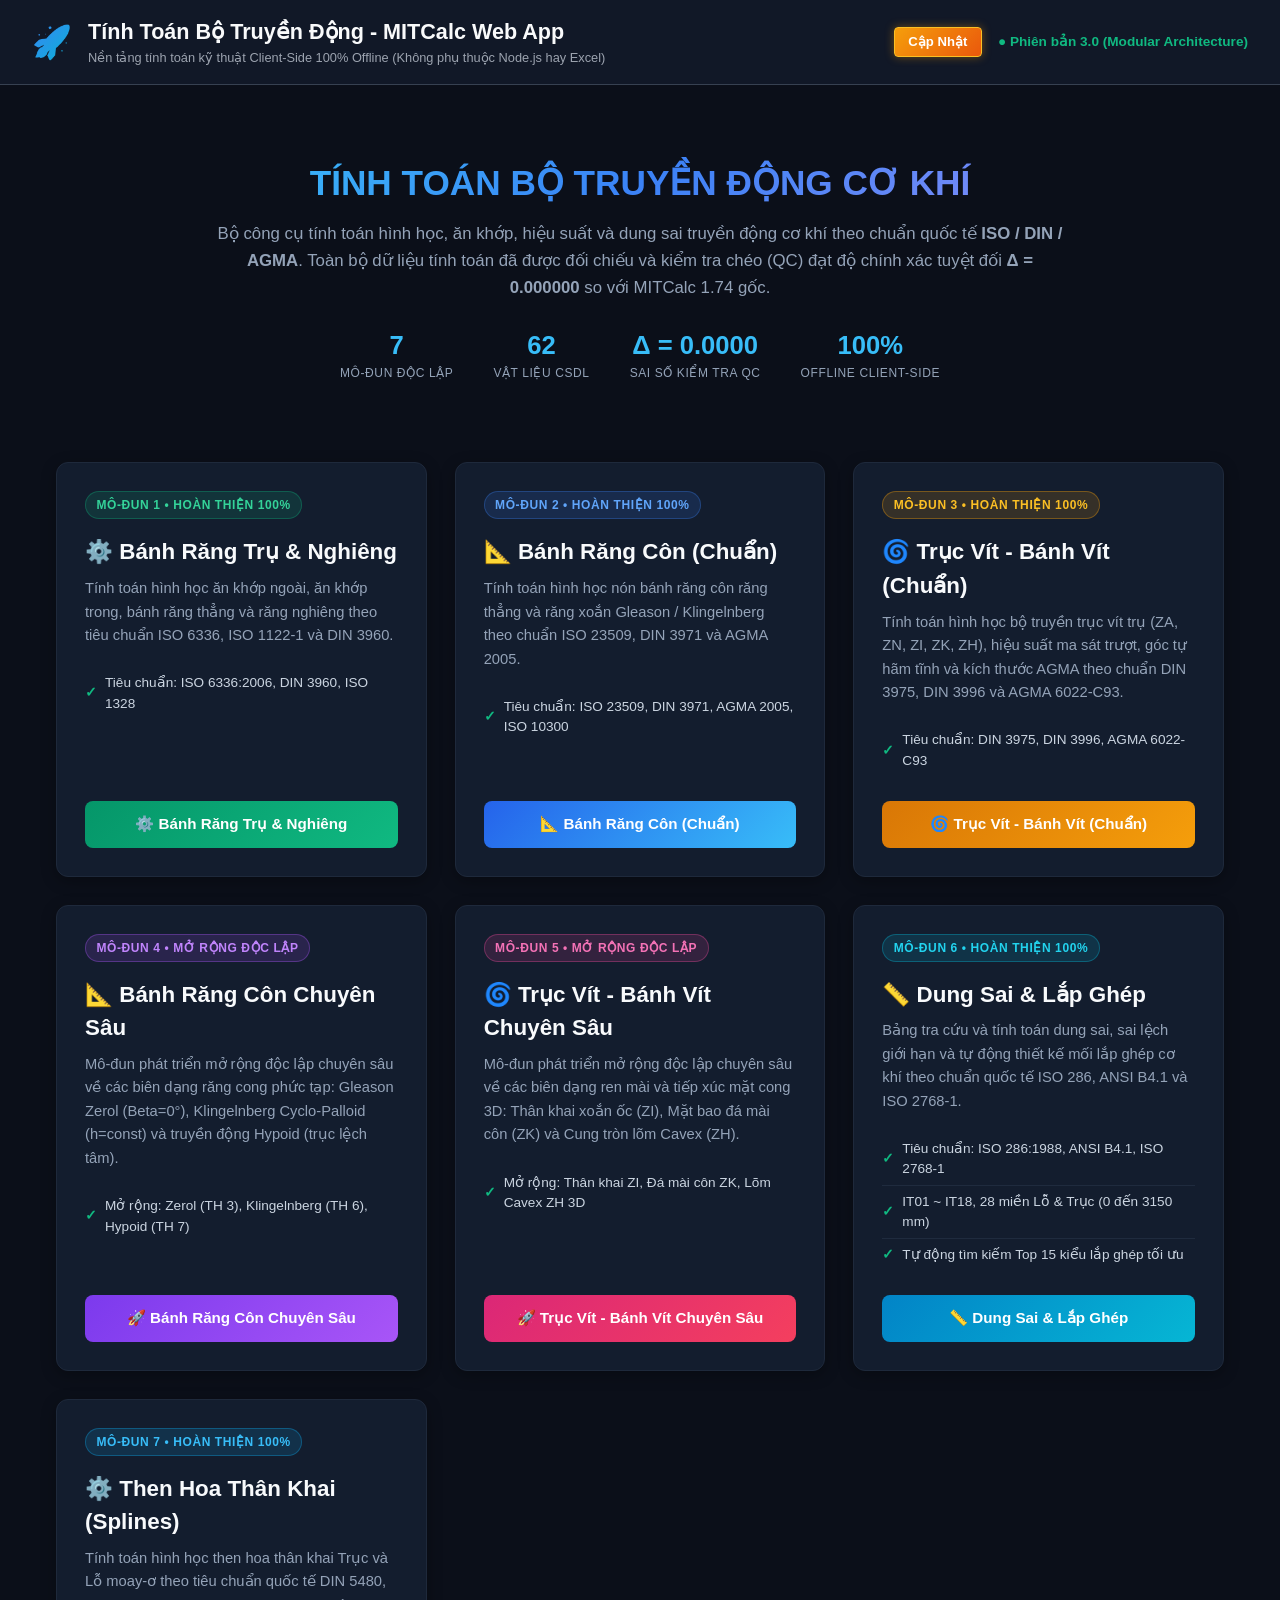
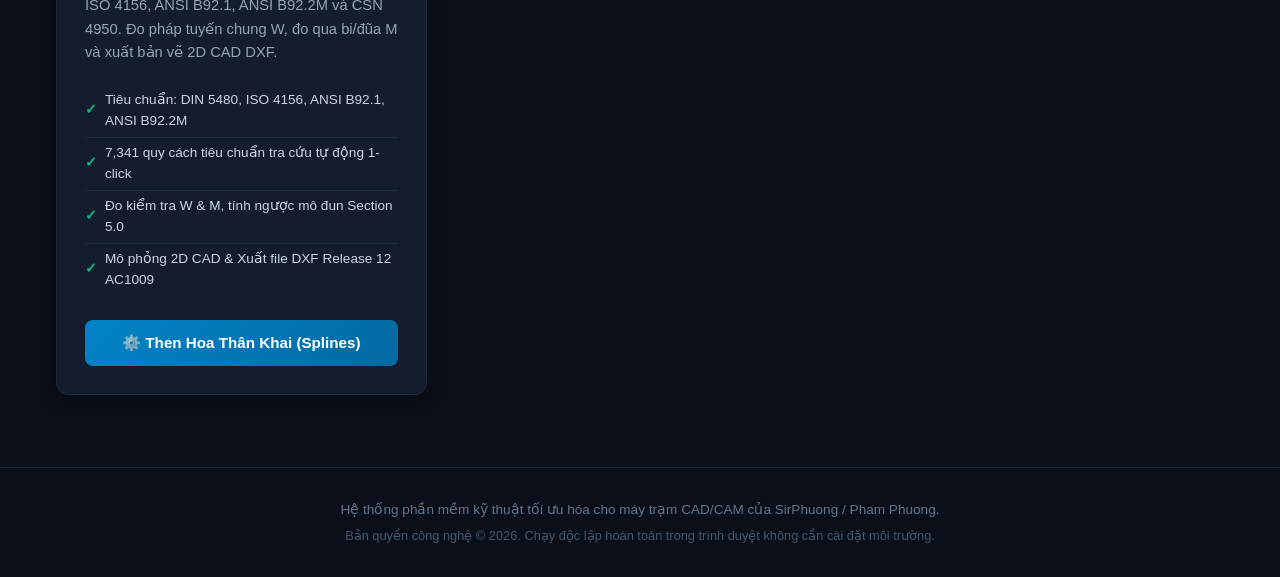
==== commit dada708d: "feat(splines): Complete Module 7 Involute Splines DIN 5480 / ISO 4156 / ANSI B92.1 with Zero-Toleran" ====
--- a/index.html
+++ b/index.html
@@ -212,6 +212,18 @@
             background: linear-gradient(135deg, #0369a1 0%, #0284c7 100%);
             box-shadow: 0 0 15px rgba(6, 182, 212, 0.4);
         }
+        .badge-splines {
+            background: rgba(14, 165, 233, 0.15);
+            color: #38bdf8;
+            border: 1px solid rgba(14, 165, 233, 0.35);
+        }
+        .btn-splines {
+            background: linear-gradient(135deg, #0284c7 0%, #0369a1 100%);
+        }
+        .btn-splines:hover {
+            background: linear-gradient(135deg, #0369a1 0%, #0284c7 100%);
+            box-shadow: 0 0 15px rgba(56, 189, 248, 0.4);
+        }
         .portal-footer {
             text-align: center;
             padding: 2rem 1rem;
@@ -271,7 +283,7 @@
 
             <div class="stats-bar">
                 <div class="stat-item">
-                    <div class="stat-val">6</div>
+                    <div class="stat-val">7</div>
                     <div class="stat-lbl">Mô-đun Độc Lập</div>
                 </div>
                 <div class="stat-item">
@@ -393,6 +405,26 @@
                 </div>
                 <a href="modules/tolerances/index.html" class="module-btn btn-tol">
                     📏 Dung Sai & Lắp Ghép
+                </a>
+            </div>
+
+            <!-- MODULE 7: INVOLUTE SPLINES -->
+            <div class="module-card">
+                <div>
+                    <span class="module-badge badge-splines">MÔ-ĐUN 7 • HOÀN THIỆN 100%</span>
+                    <h2 class="module-title">⚙️ Then Hoa Thân Khai (Splines)</h2>
+                    <p class="module-desc">
+                        Tính toán hình học then hoa thân khai Trục và Lỗ moay-ơ theo tiêu chuẩn quốc tế DIN 5480, ISO 4156, ANSI B92.1, ANSI B92.2M và CSN 4950. Đo pháp tuyến chung W, đo qua bi/đũa M và xuất bản vẽ 2D CAD DXF.
+                    </p>
+                    <ul class="module-specs">
+                        <li><span class="check">✓</span> Tiêu chuẩn: DIN 5480, ISO 4156, ANSI B92.1, ANSI B92.2M</li>
+                        <li><span class="check">✓</span> 7,341 quy cách tiêu chuẩn tra cứu tự động 1-click</li>
+                        <li><span class="check">✓</span> Đo kiểm tra W & M, tính ngược mô đun Section 5.0</li>
+                        <li><span class="check">✓</span> Mô phỏng 2D CAD & Xuất file DXF Release 12 AC1009</li>
+                    </ul>
+                </div>
+                <a href="modules/involute-splines/index.html" class="module-btn btn-splines">
+                    ⚙️ Then Hoa Thân Khai (Splines)
                 </a>
             </div>
 
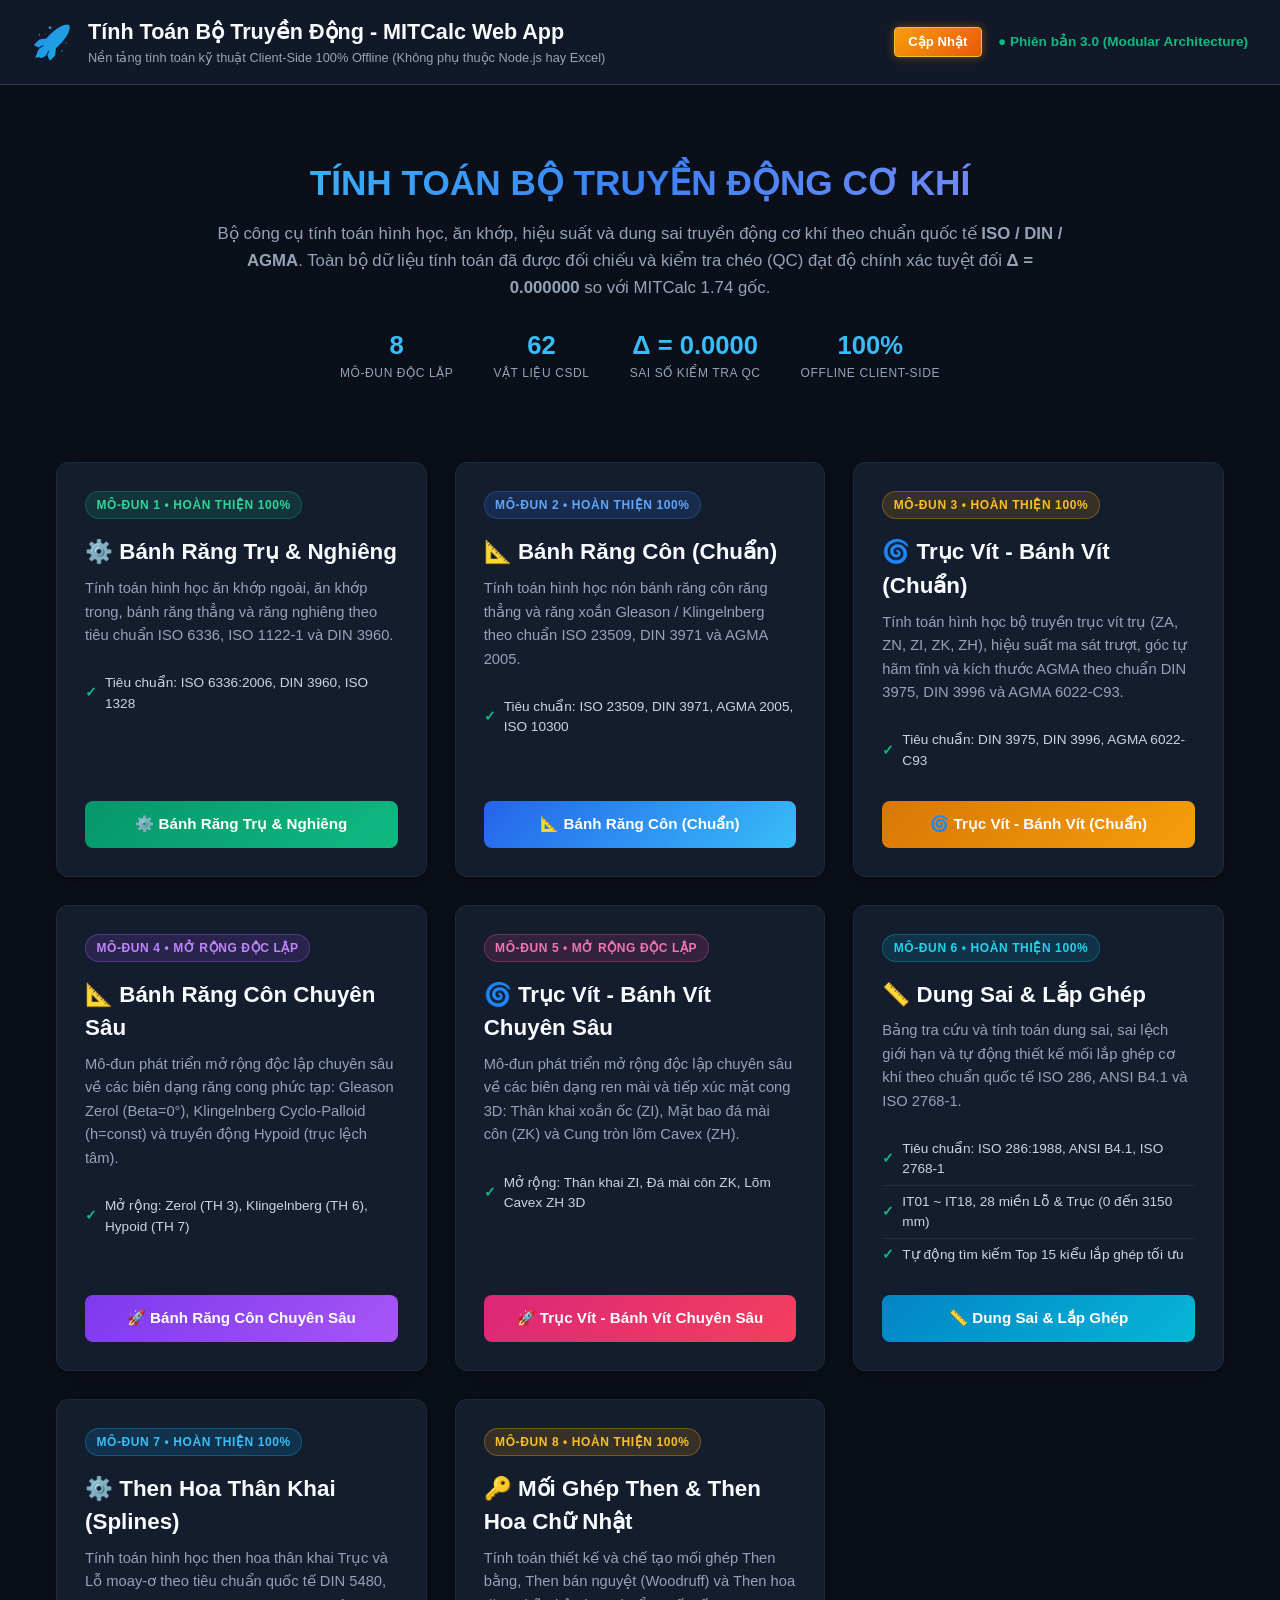
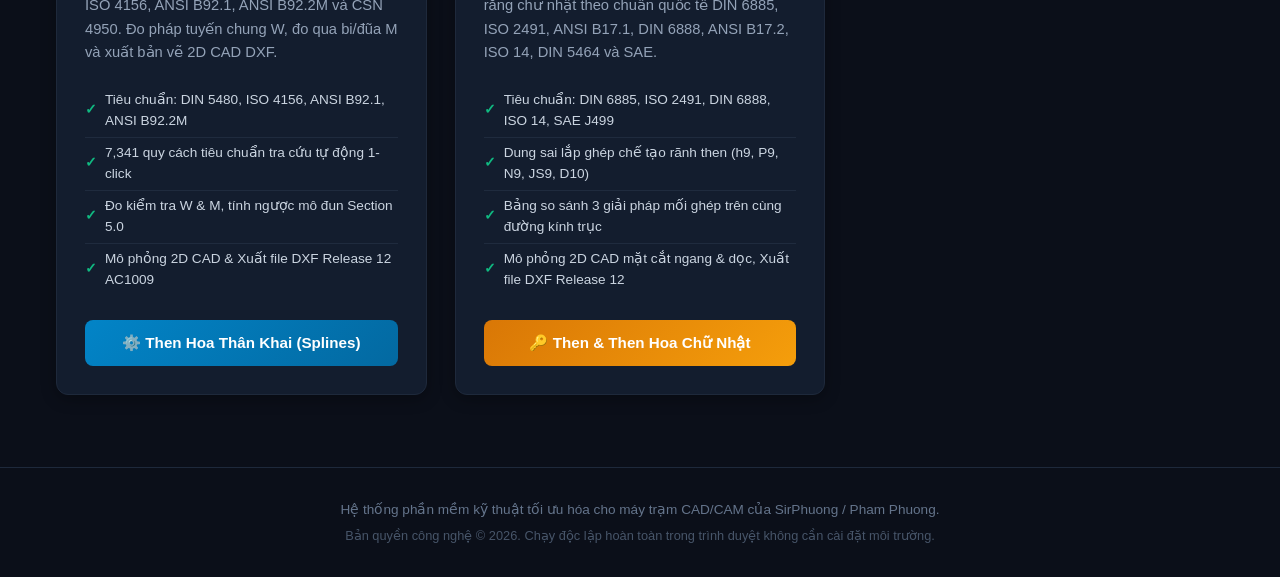
==== commit 91e595b2: "feat(keys): Complete Module 8 Keys & Straight-Sided Splines DIN 6885 / DIN 6888 / ISO 14 / SAE with " ====
--- a/index.html
+++ b/index.html
@@ -224,6 +224,18 @@
             background: linear-gradient(135deg, #0369a1 0%, #0284c7 100%);
             box-shadow: 0 0 15px rgba(56, 189, 248, 0.4);
         }
+        .badge-keys {
+            background: rgba(245, 158, 11, 0.15);
+            color: #fbbf24;
+            border: 1px solid rgba(245, 158, 11, 0.35);
+        }
+        .btn-keys {
+            background: linear-gradient(135deg, #d97706 0%, #f59e0b 100%);
+        }
+        .btn-keys:hover {
+            background: linear-gradient(135deg, #b45309 0%, #d97706 100%);
+            box-shadow: 0 0 15px rgba(245, 158, 11, 0.4);
+        }
         .portal-footer {
             text-align: center;
             padding: 2rem 1rem;
@@ -283,7 +295,7 @@
 
             <div class="stats-bar">
                 <div class="stat-item">
-                    <div class="stat-val">7</div>
+                    <div class="stat-val">8</div>
                     <div class="stat-lbl">Mô-đun Độc Lập</div>
                 </div>
                 <div class="stat-item">
@@ -428,6 +440,26 @@
                 </a>
             </div>
 
+            <!-- MODULE 8: KEYS & STRAIGHT-SIDED SPLINES -->
+            <div class="module-card">
+                <div>
+                    <span class="module-badge badge-keys">MÔ-ĐUN 8 • HOÀN THIỆN 100%</span>
+                    <h2 class="module-title">🔑 Mối Ghép Then & Then Hoa Chữ Nhật</h2>
+                    <p class="module-desc">
+                        Tính toán thiết kế và chế tạo mối ghép Then bằng, Then bán nguyệt (Woodruff) và Then hoa răng chữ nhật theo chuẩn quốc tế DIN 6885, ISO 2491, ANSI B17.1, DIN 6888, ANSI B17.2, ISO 14, DIN 5464 và SAE.
+                    </p>
+                    <ul class="module-specs">
+                        <li><span class="check">✓</span> Tiêu chuẩn: DIN 6885, ISO 2491, DIN 6888, ISO 14, SAE J499</li>
+                        <li><span class="check">✓</span> Dung sai lắp ghép chế tạo rãnh then (h9, P9, N9, JS9, D10)</li>
+                        <li><span class="check">✓</span> Bảng so sánh 3 giải pháp mối ghép trên cùng đường kính trục</li>
+                        <li><span class="check">✓</span> Mô phỏng 2D CAD mặt cắt ngang & dọc, Xuất file DXF Release 12</li>
+                    </ul>
+                </div>
+                <a href="modules/shaft-keys/index.html" class="module-btn btn-keys">
+                    🔑 Then & Then Hoa Chữ Nhật
+                </a>
+            </div>
+
         </section>
 
     </main>
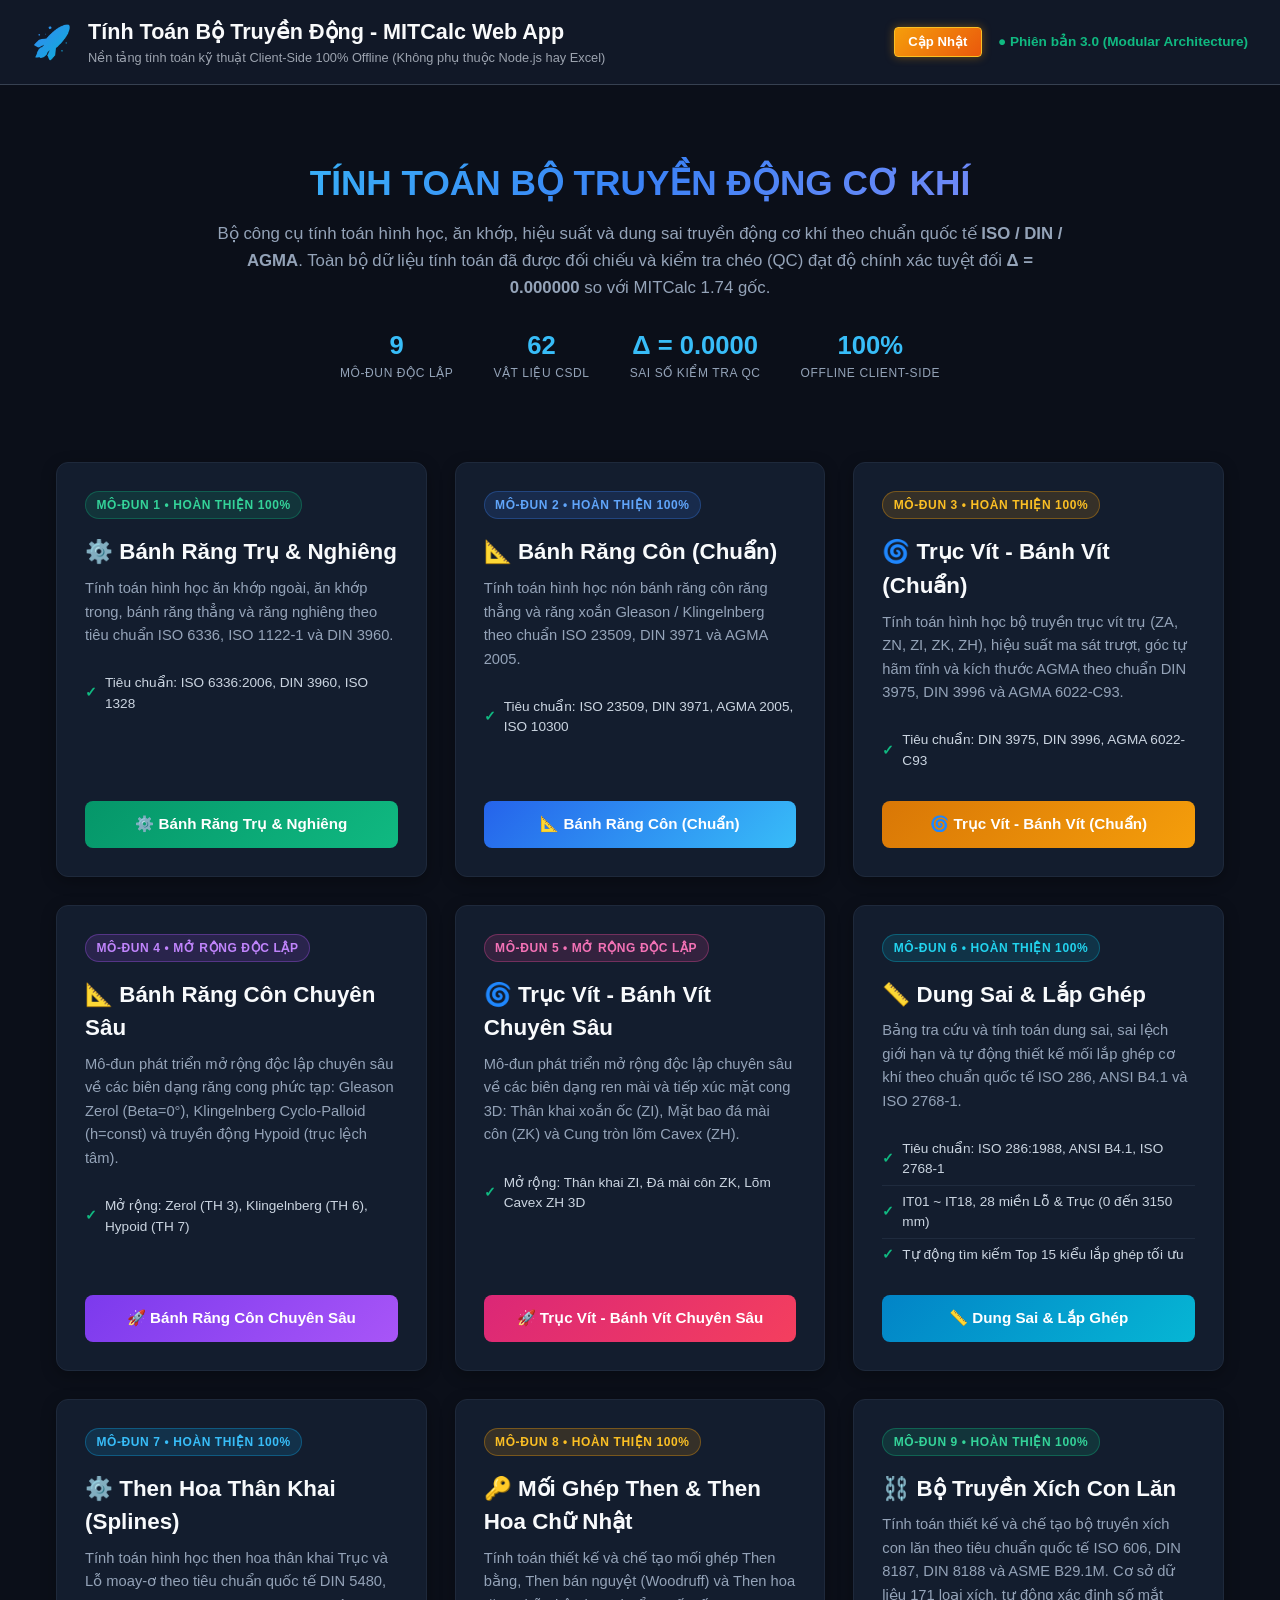
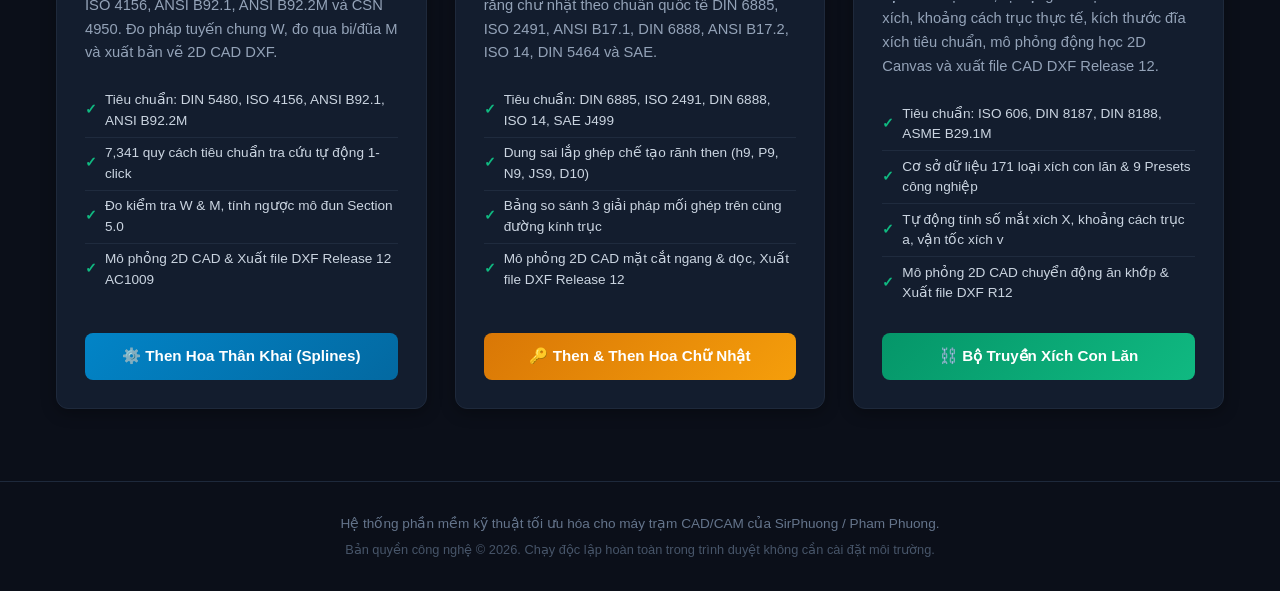
==== commit 540d4fba: "feat(splines & roller-chain): Hoan thien he so khe ho dinh c* va renumbering Module 7, trien khai to" ====
--- a/index.html
+++ b/index.html
@@ -236,6 +236,18 @@
             background: linear-gradient(135deg, #b45309 0%, #d97706 100%);
             box-shadow: 0 0 15px rgba(245, 158, 11, 0.4);
         }
+        .badge-chain {
+            background: rgba(16, 185, 129, 0.15);
+            color: #34d399;
+            border: 1px solid rgba(16, 185, 129, 0.35);
+        }
+        .btn-chain {
+            background: linear-gradient(135deg, #059669 0%, #10b981 100%);
+        }
+        .btn-chain:hover {
+            background: linear-gradient(135deg, #047857 0%, #059669 100%);
+            box-shadow: 0 0 15px rgba(16, 185, 129, 0.4);
+        }
         .portal-footer {
             text-align: center;
             padding: 2rem 1rem;
@@ -295,7 +307,7 @@
 
             <div class="stats-bar">
                 <div class="stat-item">
-                    <div class="stat-val">8</div>
+                    <div class="stat-val">9</div>
                     <div class="stat-lbl">Mô-đun Độc Lập</div>
                 </div>
                 <div class="stat-item">
@@ -460,6 +472,26 @@
                 </a>
             </div>
 
+            <!-- MODULE 9: ROLLER CHAINS -->
+            <div class="module-card">
+                <div>
+                    <span class="module-badge badge-chain">MÔ-ĐUN 9 • HOÀN THIỆN 100%</span>
+                    <h2 class="module-title">⛓️ Bộ Truyền Xích Con Lăn</h2>
+                    <p class="module-desc">
+                        Tính toán thiết kế và chế tạo bộ truyền xích con lăn theo tiêu chuẩn quốc tế ISO 606, DIN 8187, DIN 8188 và ASME B29.1M. Cơ sở dữ liệu 171 loại xích, tự động xác định số mắt xích, khoảng cách trục thực tế, kích thước đĩa xích tiêu chuẩn, mô phỏng động học 2D Canvas và xuất file CAD DXF Release 12.
+                    </p>
+                    <ul class="module-specs">
+                        <li><span class="check">✓</span> Tiêu chuẩn: ISO 606, DIN 8187, DIN 8188, ASME B29.1M</li>
+                        <li><span class="check">✓</span> Cơ sở dữ liệu 171 loại xích con lăn & 9 Presets công nghiệp</li>
+                        <li><span class="check">✓</span> Tự động tính số mắt xích X, khoảng cách trục a, vận tốc xích v</li>
+                        <li><span class="check">✓</span> Mô phỏng 2D CAD chuyển động ăn khớp & Xuất file DXF R12</li>
+                    </ul>
+                </div>
+                <a href="modules/roller-chain/index.html" class="module-btn btn-chain">
+                    ⛓️ Bộ Truyền Xích Con Lăn
+                </a>
+            </div>
+
         </section>
 
     </main>
